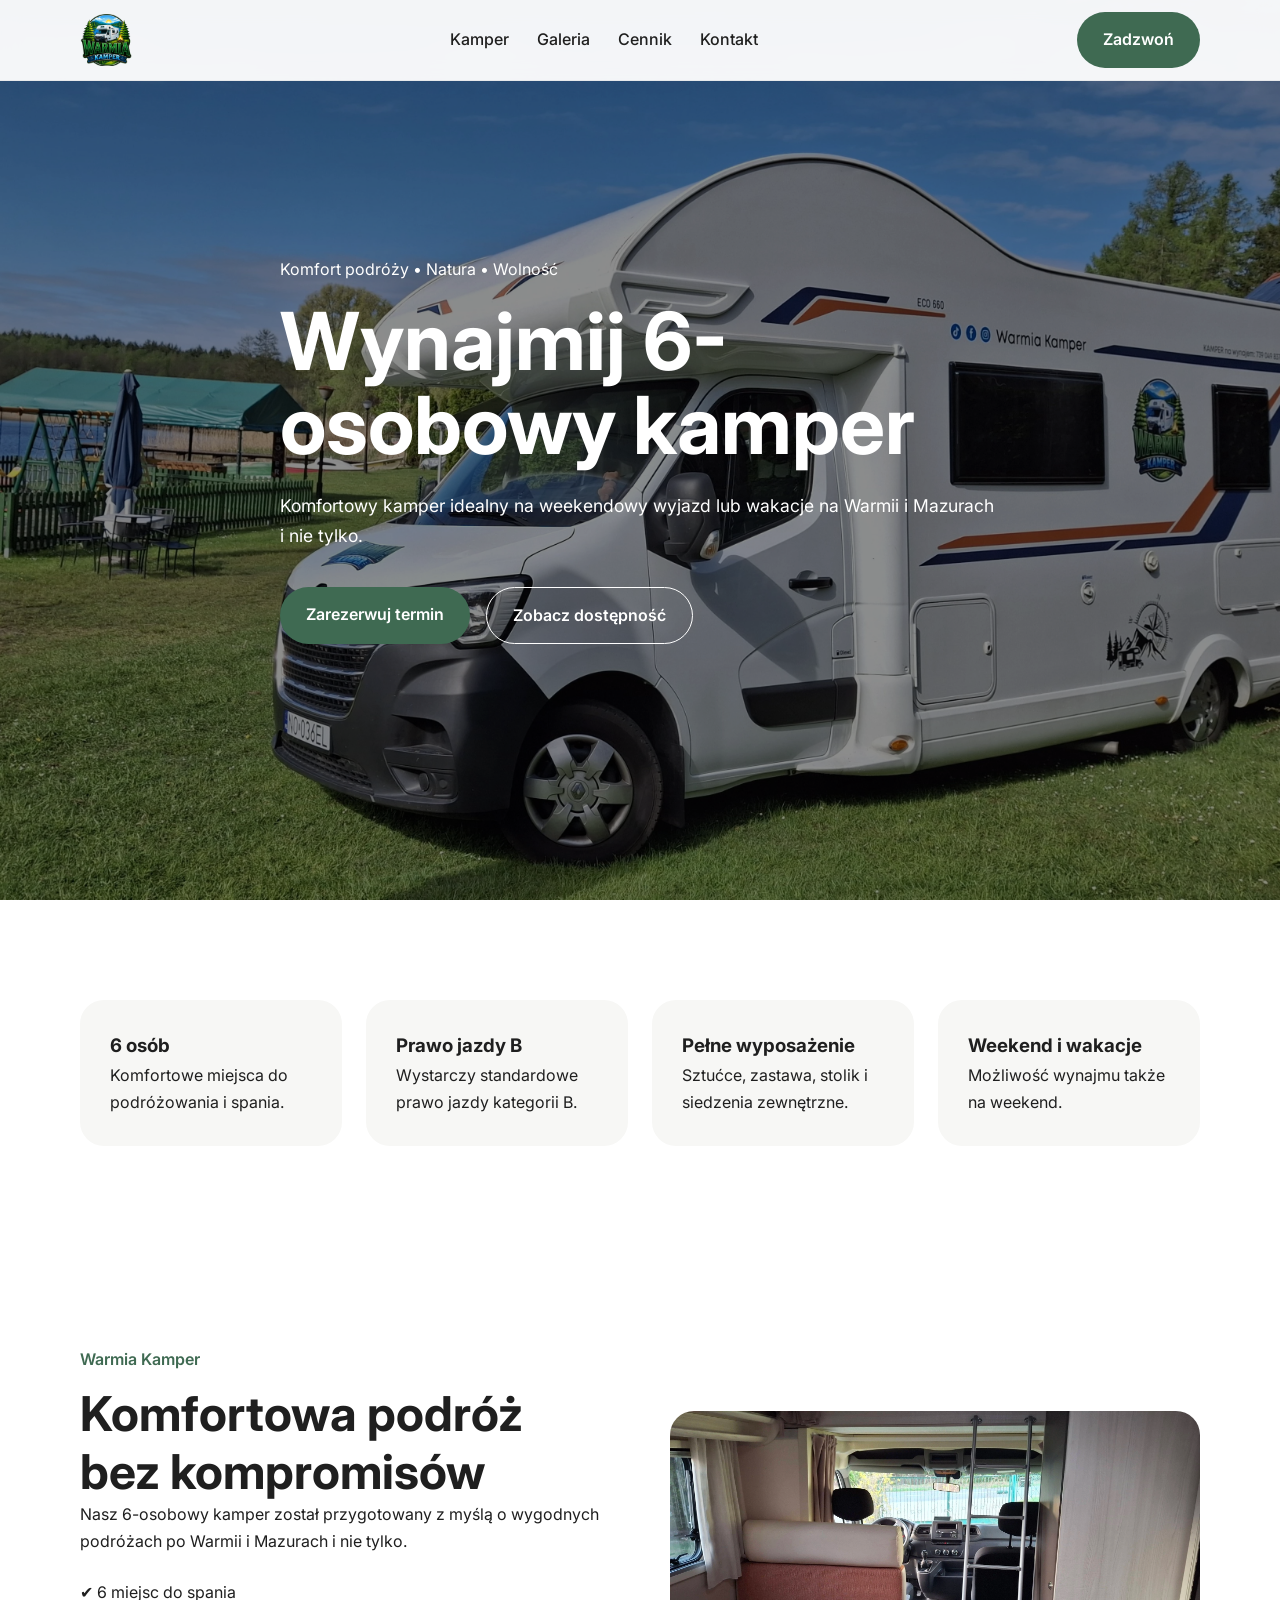
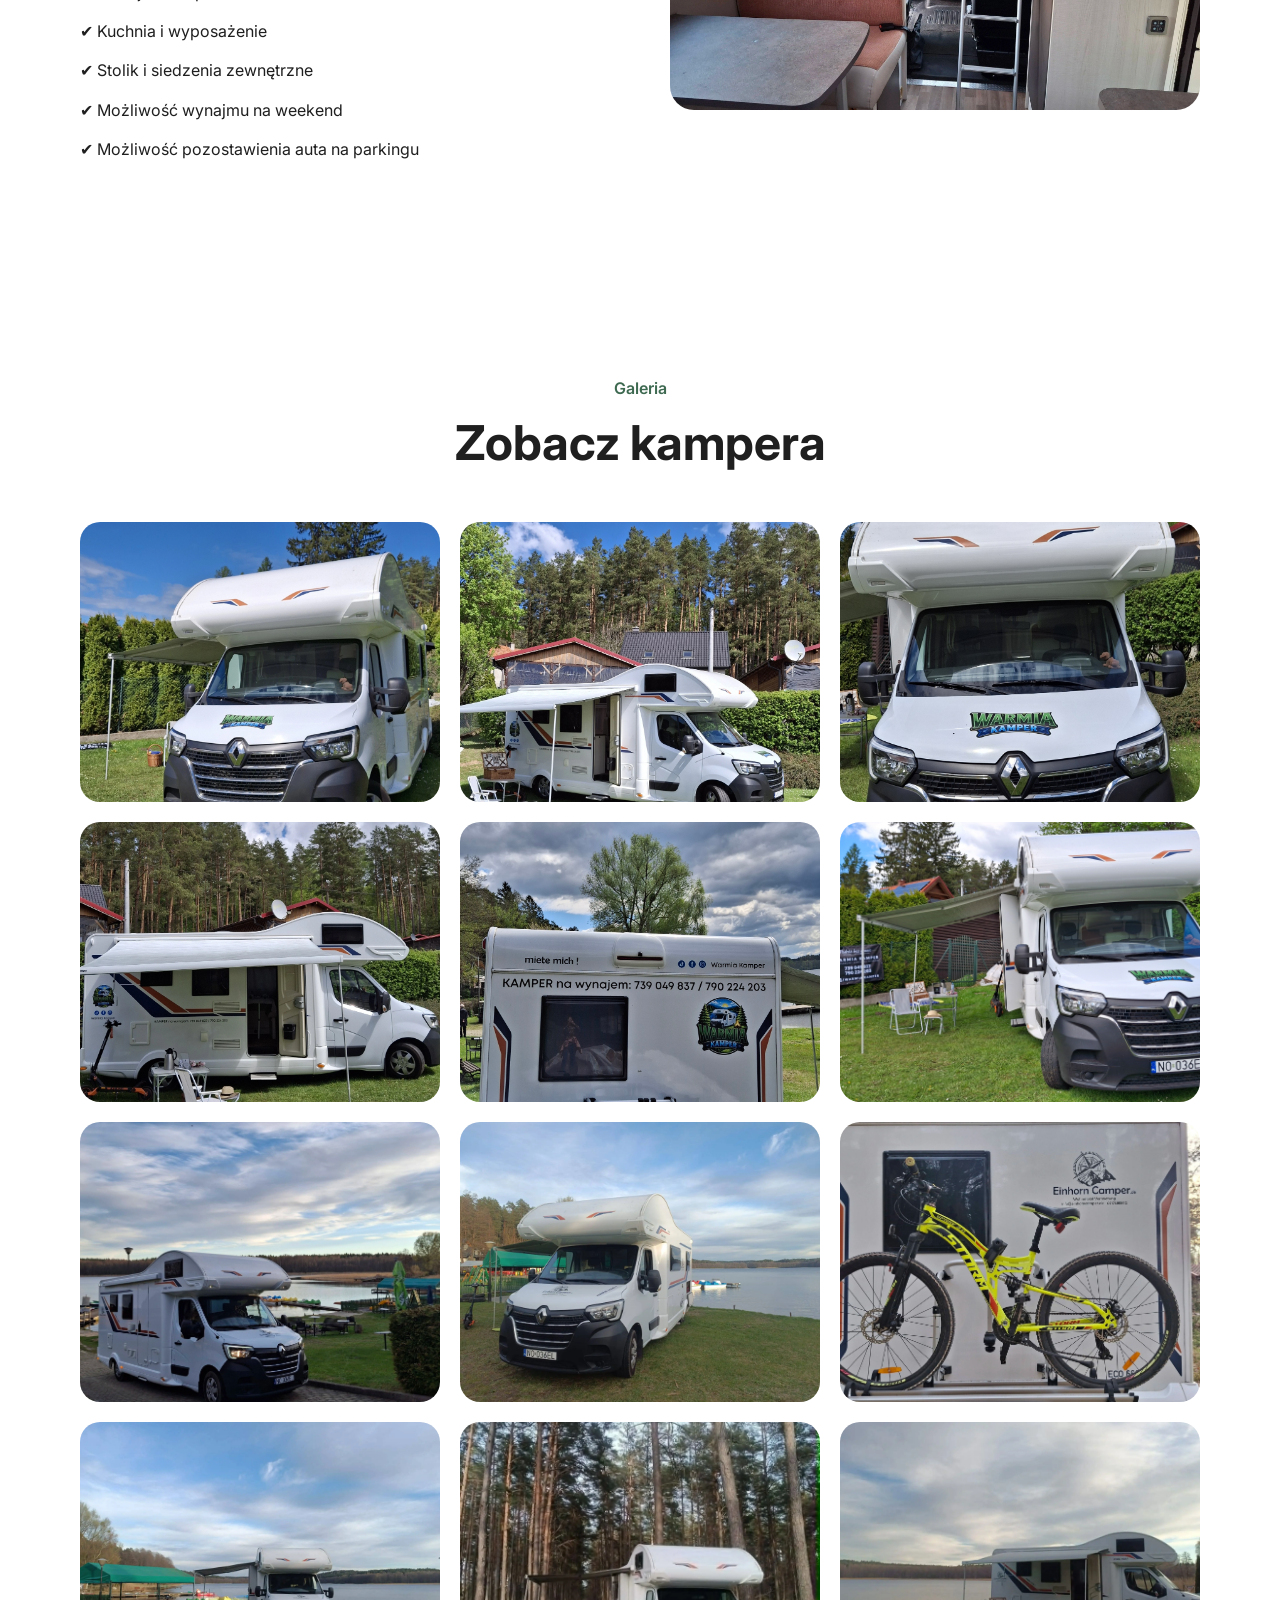
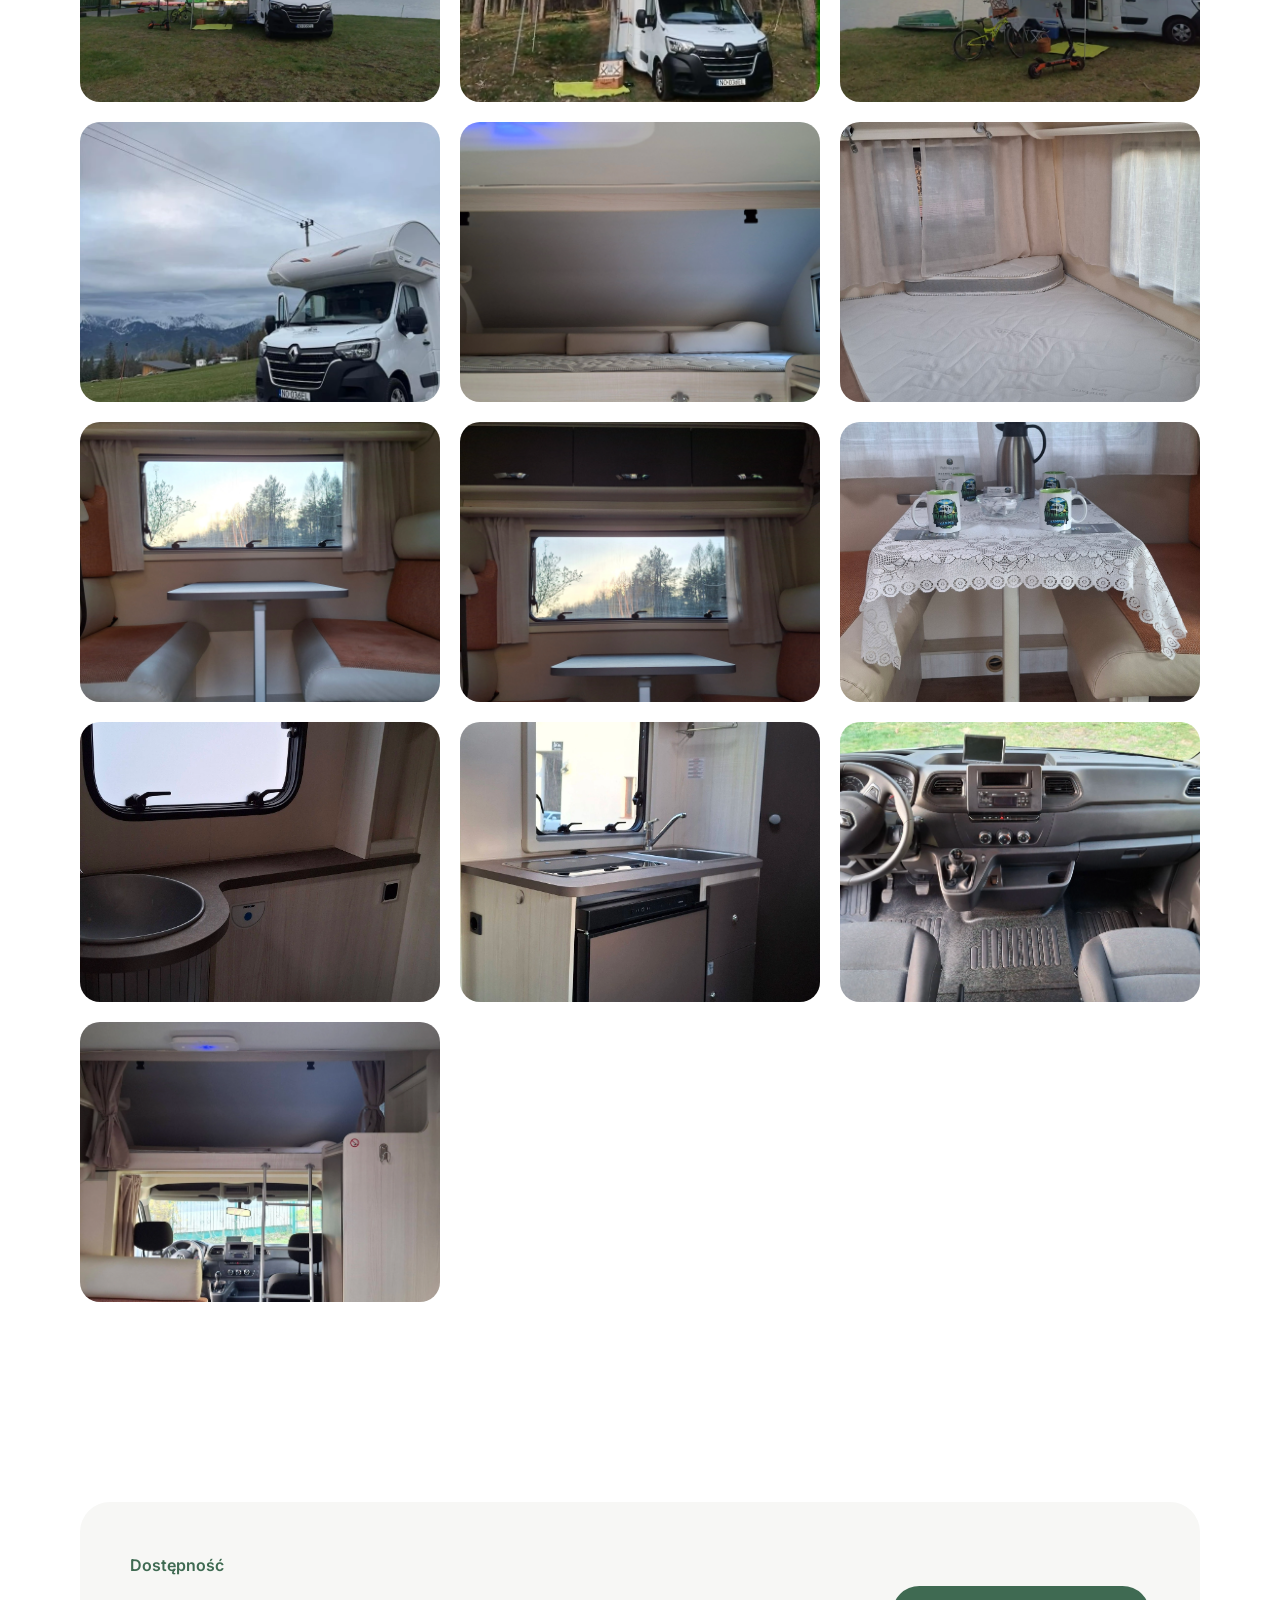
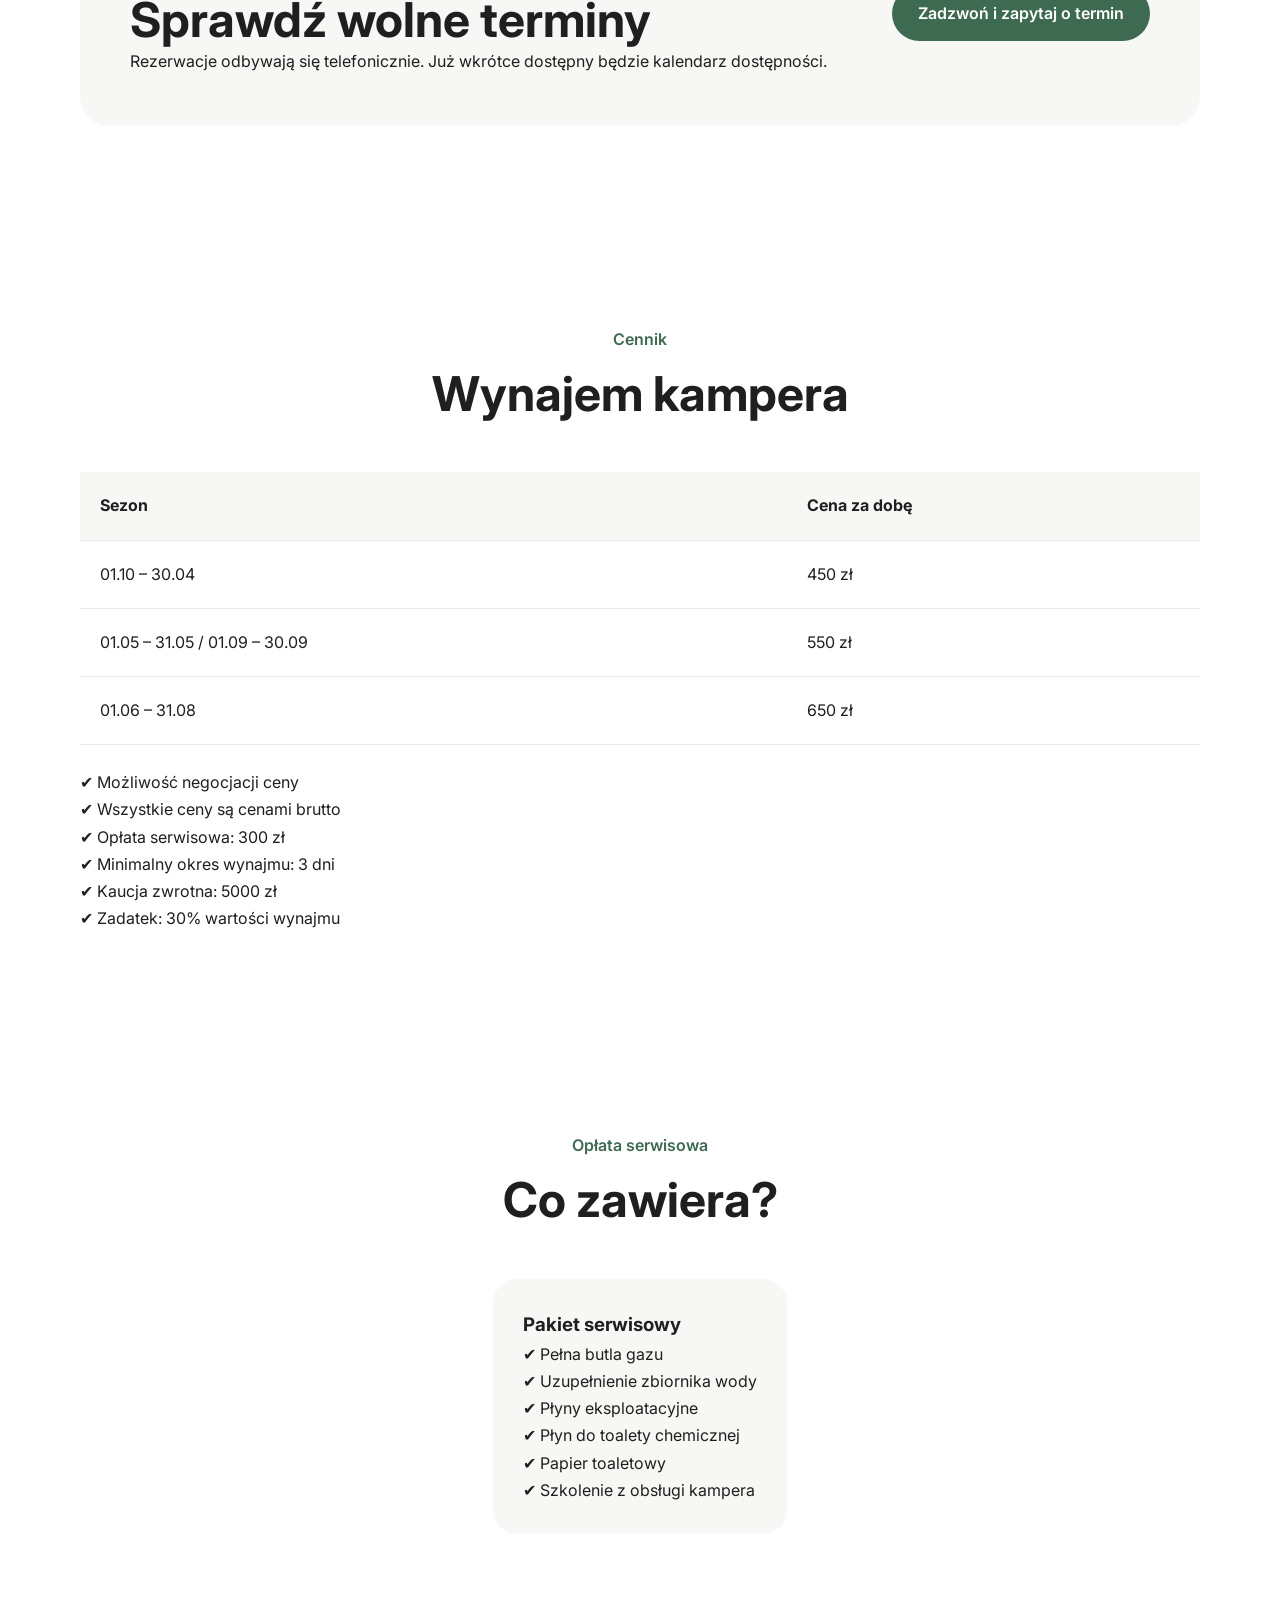
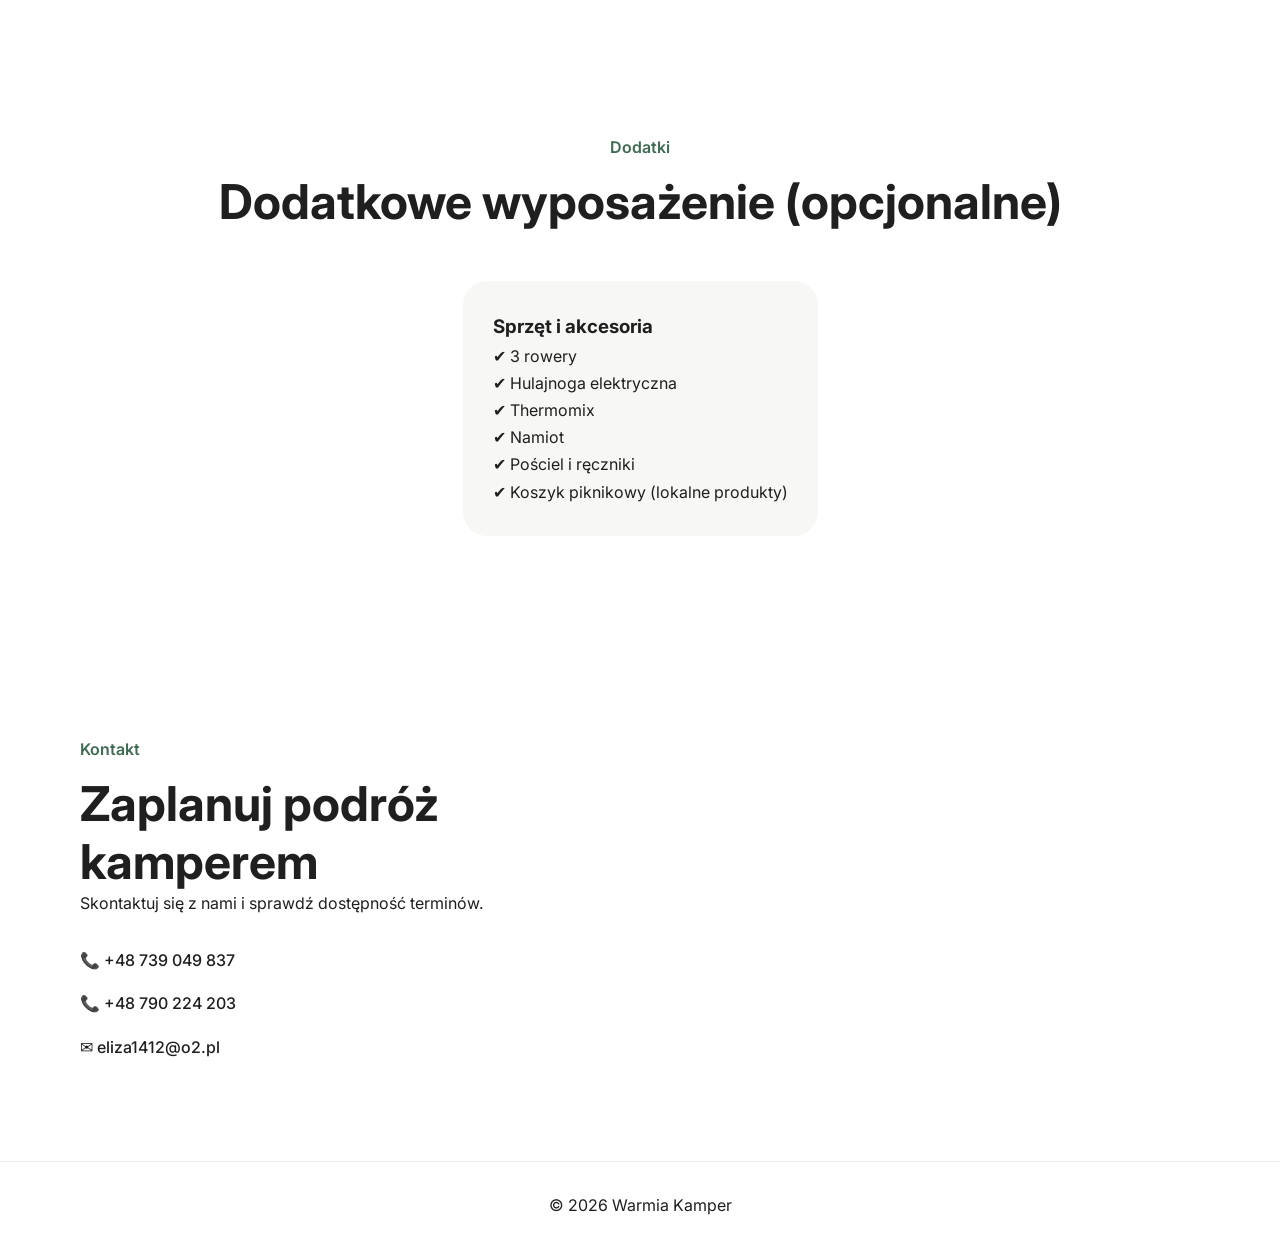
==== warmia_kamper/index.html @ 110b343a "Add files via upload" ====
<!DOCTYPE html>
<html lang="pl">
<head>
  <meta charset="UTF-8" />
  <meta name="viewport" content="width=device-width, initial-scale=1.0" />

  <title>Warmia Kamper | Wynajem Kampera na Warmii i Mazurach</title>

  <meta
    name="description"
    content="Wynajem 6-osobowego kampera na Warmii i Mazurach. Komfortowy kamper na weekend i dłuższe podróże. Sprawdź ofertę Warmia Kamper."
  />

  <meta
    name="keywords"
    content="wynajem kampera mazury, kamper warmia i mazury, camper mazury, kamper 6 osobowy, kmaper olsztyn, kamper wynajem olsztyn, Olsztyn, woryty, gietrzwał, Woryty, Gietzrwałd"
  />

  <meta property="og:title" content="Warmia Kamper" />
  <meta
    property="og:description"
    content="Komfortowy 6-osobowy kamper na wynajem."
  />

  <meta property="og:image" content="images/hero.webp" />

  <meta property="og:type" content="website" />

  <link rel="preconnect" href="https://fonts.googleapis.com" />
  <link rel="preconnect" href="https://fonts.gstatic.com" crossorigin />

  <link
    href="https://fonts.googleapis.com/css2?family=Inter:wght@300;400;500;600;700&display=swap"
    rel="stylesheet"
  />

  <link rel="stylesheet" href="style.css" />
</head>

<body>

  <!-- HEADER -->
  <header class="header">
    <div class="container nav">

      <a href="#" class="logo-wrapper">
        <img src="images/logo-a.png" alt="Warmia Kamper Logo" class="logo">
      </a>

      <nav class="nav-links">
        <a href="#about">Kamper</a>
        <a href="#gallery">Galeria</a>
        <a href="#pricing">Cennik</a>
        <a href="#contact">Kontakt</a>
      </nav>

      <a href="tel:+48739049837" class="call-button">
        Zadzwoń
      </a>

    </div>
  </header>

  <!-- HERO -->
  <section class="hero">

    <!-- GŁÓWNE ZDJĘCIE -->
    <img
      src="images/hero.webp"
      alt="Kamper nad jeziorem na Mazurach"
      class="hero-image"
    >

    <div class="hero-overlay"></div>

    <div class="hero-content container">

      <p class="hero-subtitle">
        Komfort podróży • Natura • Wolność
      </p>

      <h1>
        Wynajmij 6-osobowy kamper
      </h1>

      <p class="hero-description">
        Komfortowy kamper idealny na weekendowy wyjazd
        lub wakacje na Warmii i Mazurach i nie tylko.
      </p>

      <div class="hero-buttons">

        <a href="#contact" class="primary-btn">
          Zarezerwuj termin
        </a>

        <a href="#availability" class="secondary-btn">
          Zobacz dostępność
        </a>

      </div>

    </div>
  </section>

  <!-- FEATURES -->
  <section class="features section">

    <div class="container features-grid">

      <div class="feature-card">
        <h3>6 osób</h3>
        <p>Komfortowe miejsca do podróżowania i spania.</p>
      </div>

      <div class="feature-card">
        <h3>Prawo jazdy B</h3>
        <p>Wystarczy standardowe prawo jazdy kategorii B.</p>
      </div>

      <div class="feature-card">
        <h3>Pełne wyposażenie</h3>
        <p>Sztućce, zastawa, stolik i siedzenia zewnętrzne.</p>
      </div>

      <div class="feature-card">
        <h3>Weekend i wakacje</h3>
        <p>Możliwość wynajmu także na weekend.</p>
      </div>

    </div>

  </section>

  <!-- ABOUT -->
  <section class="about section" id="about">

    <div class="container about-grid">

      <div class="about-content">

        <p class="section-label">
          Warmia Kamper
        </p>

        <h2>
          Komfortowa podróż bez kompromisów
        </h2>

        <p>
          Nasz 6-osobowy kamper został przygotowany
          z myślą o wygodnych podróżach po Warmii i Mazurach i nie tylko.
        </p>

        <ul class="about-list">
          <li>✔ 6 miejsc do spania</li>
          <li>✔ Kuchnia i wyposażenie</li>
          <li>✔ Stolik i siedzenia zewnętrzne</li>
          <li>✔ Możliwość wynajmu na weekend</li>
          <li>✔ Możliwość pozostawienia auta na parkingu</li>
        </ul>

      </div>

      <div class="about-image-wrapper">

        <!-- ZDJĘCIE WNĘTRZA -->
        <img
          src="images/interior.webp"
          alt="Wnętrze kampera"
          class="about-image"
        >

      </div>

    </div>

  </section>

  <!-- GALLERY -->
  <section class="gallery section" id="gallery">

    <div class="container">

      <div class="section-header">
        <p class="section-label">Galeria</p>
        <h2>Zobacz kampera</h2>
      </div>

      <div class="gallery-grid">

        <img src="images/gallery-1.webp" alt="Kamper na Mazurach">
        <img src="images/gallery-2.webp" alt="Wnętrze kampera">
        <img src="images/gallery-3.webp" alt="Kamper nad jeziorem">
        <img src="images/gallery-4.webp" alt="Kuchnia w kamperze">
        <img src="images/gallery-5.webp" alt="Łóżko w kamperze">
        <img src="images/gallery-6.webp" alt="Kamper wieczorem">
        <img src="images/gallery-7.webp" alt="Kamper zaparkowany nad jeziorem Mazury Gietrzwałd">
        <img src="images/gallery-8.webp" alt="Wynajem kampera Olsztyn Warmia i Mazury">
        <img src="images/gallery-9.webp" alt="Kamper rodzinny 6 osób wynajem wakacje Polska, Olsztyn, Gietrzwałd">
        <img src="images/gallery-10.webp" alt="6-osobowy kamper na wynajem Warmia Kamper">
        <img src="images/gallery-11.webp" alt="Wnętrze kampera 6 osobowego wynajem Polska">
        <img src="images/gallery-12.webp" alt="Kamper rodzinny 6 osób wynajem wakacje Warmińsko-Mazurskie, Warmia, Mazury">
        <img src="images/gallery-13.webp" alt="Kuchnia w kamperze na wynajem Olsztyn">
        <img src="images/gallery-14.webp" alt="Stolik i siedzenia zewnętrzne przy kamperze Mazury">
        <img src="images/gallery-15.webp" alt="Kamper rodzinny 6 osób wynajem wakacje Polska">
        <img src="images/gallery-16.webp" alt="Kamper przy jeziorze Warmia i Mazury zachód słońca">
        <img src="images/gallery-17.webp" alt="Widok z kampera na jeziora mazurskie Giżycko">
        <img src="images/gallery-18.webp" alt="Wynajem kampera weekend Olsztyn i okolice">
        <img src="images/gallery-19.webp" alt="Kamper podróżowanie po Warmii i Mazurach natura">
        <img src="images/gallery-20.webp" alt="Kamper wyposażenie zastawa i stolik wynajem">
        <img src="images/gallery-21.webp" alt="Wnętrze kampera łóżka dla 6 osób komfort podróży">
        <img src="images/gallery-22.webp" alt="Kamper wynajem Polska Warmia Mazury roadtrip">

      </div>

    </div>

  </section>

  <!-- AVAILABILITY -->
  <section class="availability section" id="availability">

    <div class="container availability-box">

      <div>
        <p class="section-label">Dostępność</p>

        <h2>
          Sprawdź wolne terminy
        </h2>

        <p>
          Rezerwacje odbywają się telefonicznie.
          Już wkrótce dostępny będzie kalendarz dostępności.
        </p>
      </div>

      <a href="tel:+48739049837" class="primary-btn">
        Zadzwoń i zapytaj o termin
      </a>

    </div>

  </section>

  <!-- PRICING -->
  <section class="pricing section" id="pricing">

    <div class="container">

      <div class="section-header">
        <p class="section-label">Cennik</p>
        <h2>Wynajem kampera</h2>
      </div>

      <div class="pricing-table-wrapper">

        <table class="pricing-table">

          <thead>
            <tr>
              <th>Sezon</th>
              <th>Cena za dobę</th>
            </tr>
          </thead>

          <tbody>

            <tr>
              <td>01.10 – 30.04</td>
              <td>450 zł</td>
            </tr>

            <tr>
              <td>01.05 – 31.05 / 01.09 – 30.09</td>
              <td>550 zł</td>
            </tr>

            <tr>
              <td>01.06 – 31.08</td>
              <td>650 zł</td>
            </tr>

          </tbody>

        </table>

      </div>

      <div class="pricing-info">

        <p>✔ Możliwość negocjacji ceny</p>
        <p>✔ Wszystkie ceny są cenami brutto</p>
        <p>✔ Opłata serwisowa: 300 zł</p>
        <p>✔ Minimalny okres wynajmu: 3 dni</p>
        <p>✔ Kaucja zwrotna: 5000 zł</p>
        <p>✔ Zadatek: 30% wartości wynajmu</p>

      </div>

    </div>

  </section>

  <!-- SERVICE -->
  <section class="extras section">

    <div class="container">

      <div class="section-header">
        <p class="section-label">Opłata serwisowa</p>
        <h2>Co zawiera?</h2>
      </div>

      <div class="faq-grid">

        <div class="faq-item">
          <h3>Pakiet serwisowy</h3>

          <p>
            ✔ Pełna butla gazu<br>
            ✔ Uzupełnienie zbiornika wody<br>
            ✔ Płyny eksploatacyjne<br>
            ✔ Płyn do toalety chemicznej<br>
            ✔ Papier toaletowy<br>
            ✔ Szkolenie z obsługi kampera
          </p>
        </div>

      </div>

    </div>

  </section>
  <section class="extras section">

  <div class="container">

    <div class="section-header">
      <p class="section-label">Dodatki</p>
      <h2>Dodatkowe wyposażenie (opcjonalne)</h2>
    </div>

    <div class="faq-grid">

      <div class="faq-item">
        <h3>Sprzęt i akcesoria</h3>

        <p>
          ✔ 3 rowery<br>
          ✔ Hulajnoga elektryczna<br>
          ✔ Thermomix<br>
          ✔ Namiot<br>
          ✔ Pościel i ręczniki<br>
          ✔ Koszyk piknikowy (lokalne produkty)
        </p>

      </div>

    </div>

  </div>

</section>

  <!-- CONTACT -->
  <section class="contact section" id="contact">

    <div class="container contact-grid">

      <div>

        <p class="section-label">
          Kontakt
        </p>

        <h2>
          Zaplanuj podróż kamperem
        </h2>

        <p>
          Skontaktuj się z nami i sprawdź dostępność terminów.
        </p>

        <div class="contact-items">

          <a href="tel:+48739049837">
            📞 +48 739 049 837
          </a>

          <a href="tel:+48790224203">
            📞 +48 790 224 203
          </a>

          <a href="mailto:eliza1412@o2.pl">
            ✉ eliza1412@o2.pl
          </a>

        </div>

      </div>

    </div>

  </section>

  <!-- FOOTER -->
  <footer class="footer">

    <div class="container footer-content">

      <p>
        © 2026 Warmia Kamper
      </p>

    </div>
  </footer>

  <!-- MOBILE BUTTON -->
  <a href="tel:+48739049837" class="mobile-call-btn">
    Zadzwoń
  </a>

  <div class="lightbox" id="lightbox">

  <span class="lightbox-close">&times;</span>

  <img
    src=""
    alt="Powiększone zdjęcie"
    class="lightbox-image"
  >

</div>

  <script src="script.js"></script>

</body>
</html>
---- warmia_kamper/style.css ----
* {
  margin: 0;
  padding: 0;
  box-sizing: border-box;
}

html {
  scroll-behavior: smooth;
}

body {
  font-family: 'Inter', sans-serif;
  color: #1f1f1f;
  background: #ffffff;
  line-height: 1.7;
}

img {
  width: 100%;
  display: block;
}

.container {
  width: min(1120px, calc(100% - 40px));
  margin: 0 auto;
}

.section {
  padding: 100px 0;
}

.section-label {
  color: #3f6a52;
  font-weight: 600;
  margin-bottom: 12px;
}

.section-header {
  text-align: center;
  margin-bottom: 50px;
}

.section-header h2,
.about-content h2,
.contact h2,
.availability h2 {
  font-size: clamp(2rem, 5vw, 3rem);
  line-height: 1.2;
}

.header {
  position: fixed;
  top: 0;
  width: 100%;
  z-index: 999;
  background: rgba(255,255,255,0.95);
  backdrop-filter: blur(10px);
  border-bottom: 1px solid rgba(0,0,0,0.05);
}

.nav {
  height: 80px;
  display: flex;
  align-items: center;
  justify-content: space-between;
}

.logo-wrapper {
  display: flex;
  align-items: center;
}

.logo {
  height: 52px;
  width: auto;
}

.nav-links {
  display: flex;
  gap: 28px;
}

.nav-links a {
  text-decoration: none;
  color: #1f1f1f;
  font-weight: 500;
}

.call-button,
.primary-btn,
.secondary-btn {
  text-decoration: none;
  padding: 14px 26px;
  border-radius: 999px;
  font-weight: 600;
  transition: 0.3s ease;
}

.call-button,
.primary-btn {
  background: #3f6a52;
  color: white;
}

.secondary-btn {
  border: 1px solid white;
  color: white;
}

.hero {
  position: relative;
  min-height: 100vh;
  display: flex;
  align-items: center;
}

.hero-image {
  position: absolute;
  inset: 0;
  width: 100%;
  height: 100%;
  object-fit: cover;
}

.hero-overlay {
  position: absolute;
  inset: 0;
  background: rgba(0,0,0,0.45);
}

.hero-content {
  position: relative;
  z-index: 2;
  color: white;
  max-width: 720px;
}

.hero h1 {
  font-size: clamp(3rem, 8vw, 5rem);
  line-height: 1.05;
  margin-bottom: 24px;
}

.hero-subtitle {
  margin-bottom: 16px;
}

.hero-description {
  font-size: 1.1rem;
  margin-bottom: 36px;
}

.hero-buttons {
  display: flex;
  gap: 16px;
  flex-wrap: wrap;
}

.features-grid,
.faq-grid {
  display: grid;
  grid-template-columns: repeat(4, 1fr);
  gap: 24px;
}

.feature-card,
.faq-item {
  background: #f7f7f5;
  padding: 30px;
  border-radius: 24px;
}

.about-grid,
.contact-grid {
  display: grid;
  grid-template-columns: repeat(2, 1fr);
  gap: 60px;
  align-items: center;
}

.about-list {
  margin-top: 24px;
  list-style: none;
}

.about-list li {
  margin-bottom: 12px;
}

.about-image {
  border-radius: 24px;
  object-fit: cover;
}

.gallery-grid {
  display: grid;
  grid-template-columns: repeat(3, 1fr);
  gap: 20px;
}

.gallery-grid img {
  border-radius: 20px;
  height: 280px;
  object-fit: cover;
}

.availability-box {
  background: #f7f7f5;
  padding: 50px;
  border-radius: 30px;
  display: flex;
  justify-content: space-between;
  align-items: center;
  gap: 30px;
}

.pricing-table {
  width: 100%;
  border-collapse: collapse;
}

.pricing-table th,
.pricing-table td {
  padding: 20px;
  border-bottom: 1px solid #e8e8e8;
  text-align: left;
}

.pricing-table th {
  background: #f7f7f5;
}

.pricing-info {
  margin-top: 24px;
}

.contact-items {
  display: flex;
  flex-direction: column;
  gap: 16px;
  margin-top: 30px;
}

.contact-items a {
  text-decoration: none;
  color: #1f1f1f;
  font-weight: 500;
}

.contact-map {
  height: 420px;
  border-radius: 24px;
  overflow: hidden;
}

.footer {
  padding: 30px 0;
  border-top: 1px solid #ececec;
}

.footer-content {
  text-align: center;
}

.mobile-call-btn {
  position: fixed;
  left: 20px;
  right: 20px;
  bottom: 20px;
  background: #3f6a52;
  color: white;
  text-decoration: none;
  text-align: center;
  padding: 16px;
  border-radius: 999px;
  font-weight: 700;
  display: none;
}

@media (max-width: 992px) {

  .features-grid,
  .faq-grid,
  .gallery-grid,
  .about-grid,
  .contact-grid {
    grid-template-columns: 1fr;
  }

  .availability-box {
    flex-direction: column;
    align-items: flex-start;
  }
}

@media (max-width: 768px) {

  .nav-links,
  .call-button {
    display: none;
  }

  .section {
    padding: 80px 0;
  }

  .hero-buttons {
    flex-direction: column;
  }

  .primary-btn,
  .secondary-btn {
    width: 100%;
    text-align: center;
  }

  .mobile-call-btn {
    display: block;
  }
}

.lightbox {
  position: fixed;
  inset: 0;
  background: rgba(0,0,0,0.92);
  display: none;
  align-items: flex-start;
  justify-content: center;
  overflow: auto;
  padding: 40px;
  z-index: 9999;
}

.lightbox.active {
  display: flex;
}

.lightbox-image {
  max-width: 95vw;
  max-height: 90vh;
  width: auto;
  height: auto;
}

.lightbox-close {
  position: absolute;
  top: 30px;
  right: 40px;
  color: white;
  font-size: 42px;
  cursor: pointer;
}

.extras .container {
  display: flex;
  flex-direction: column;
  align-items: center;
}

.faq-grid {
  width: 100%;
  display: flex;
  justify-content: center;
}

.faq-item {
  max-width: 600px;
}
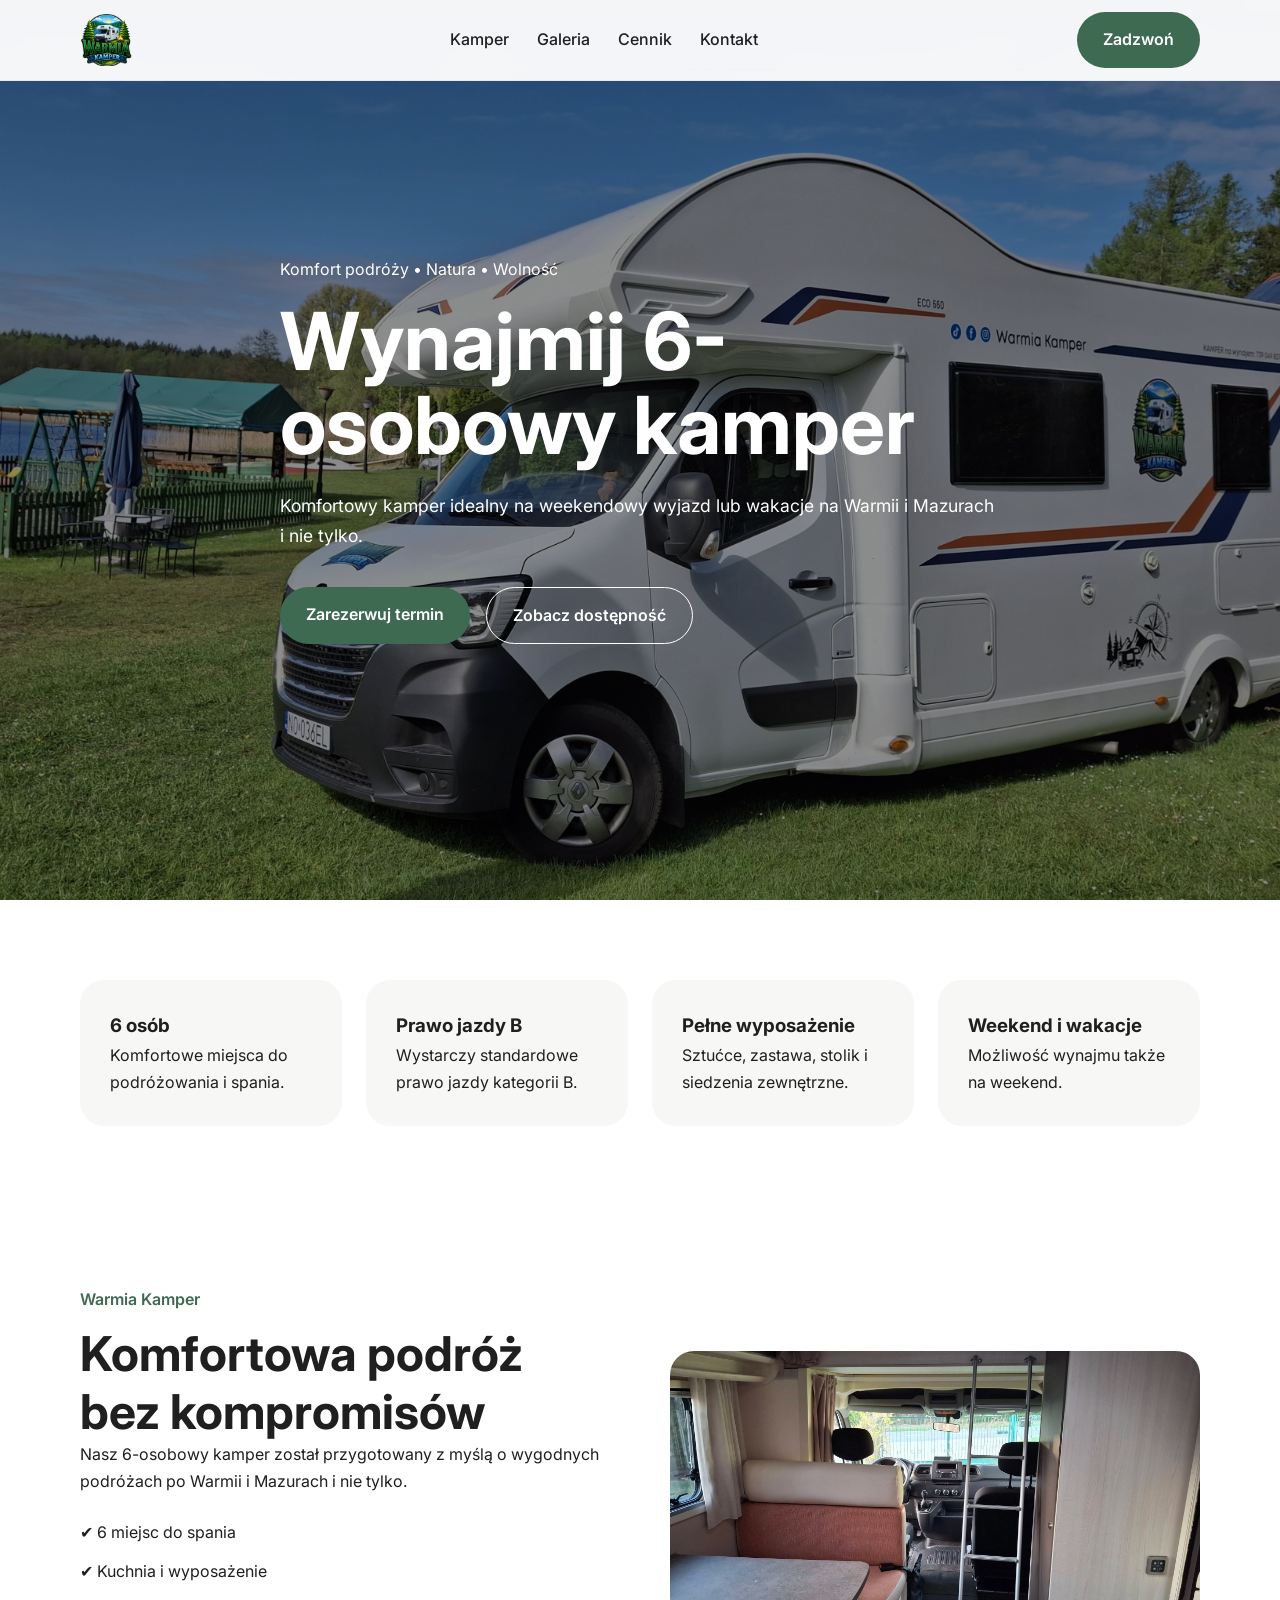
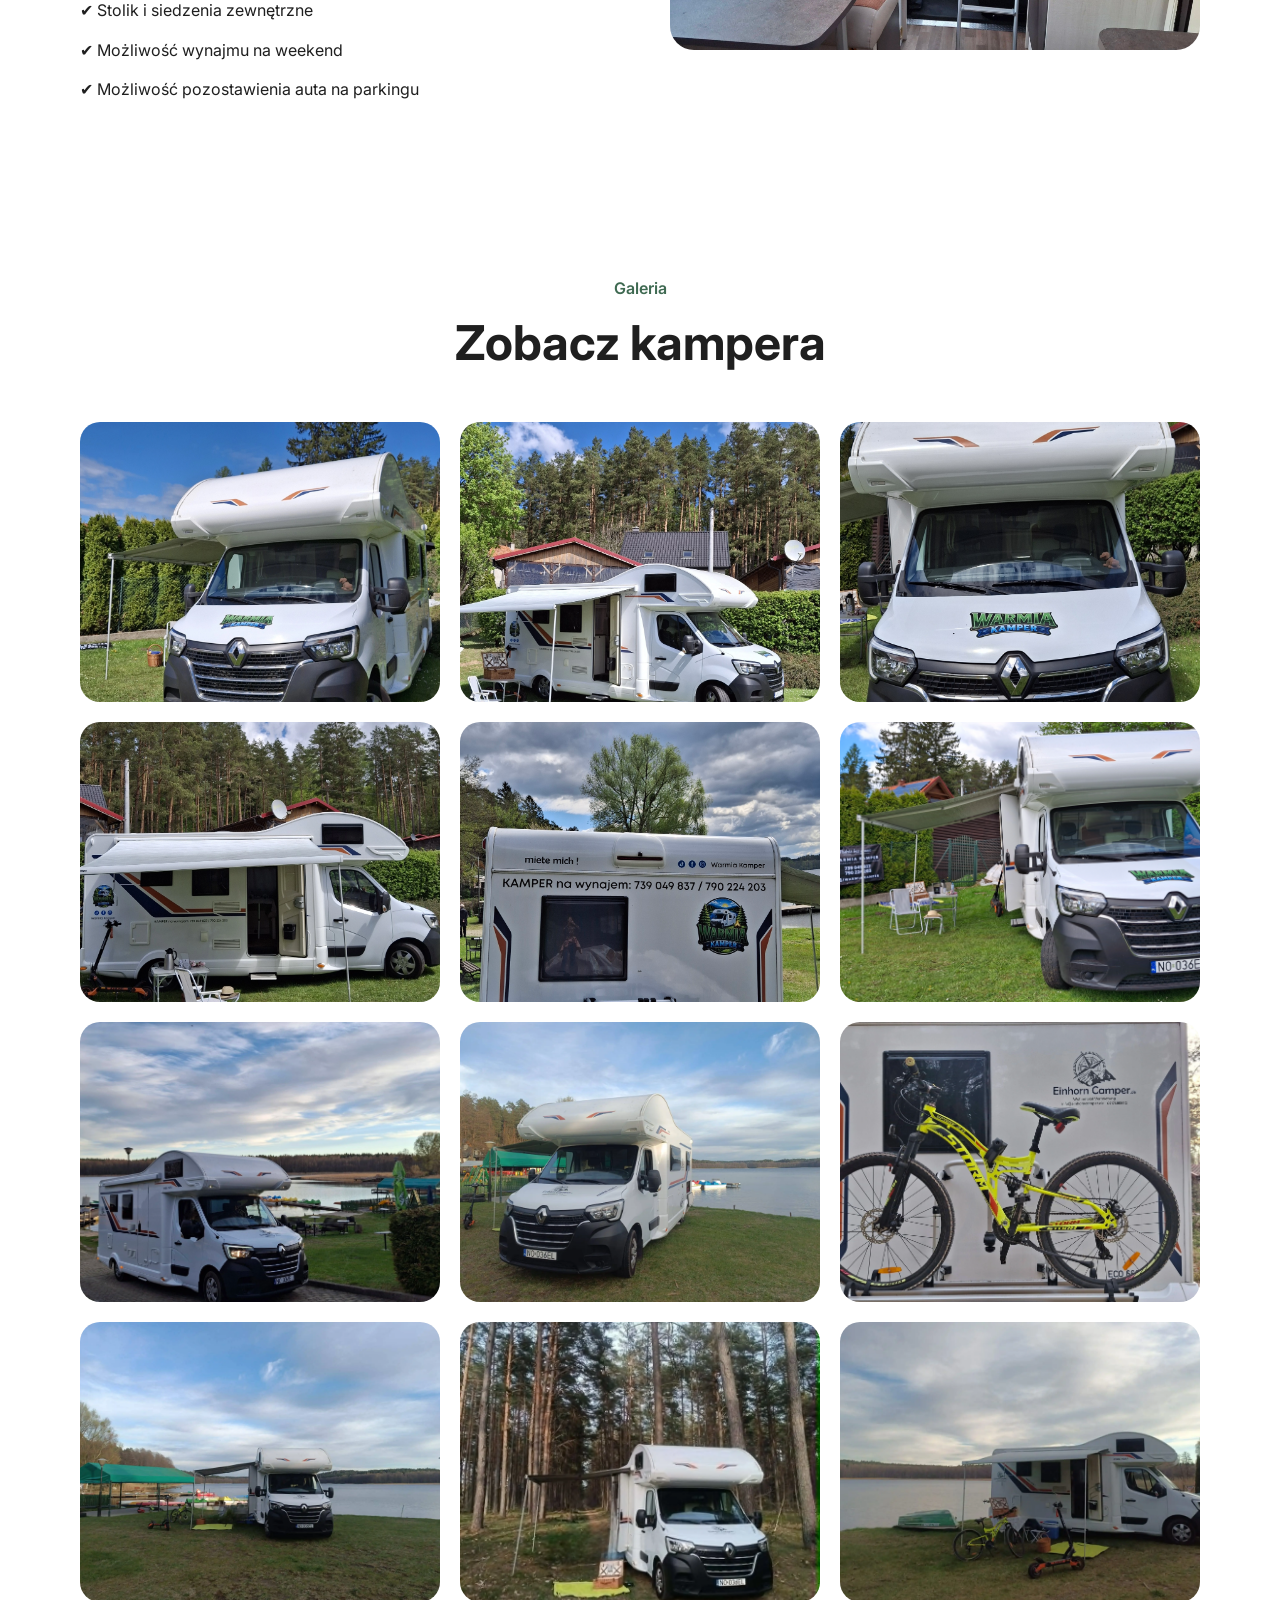
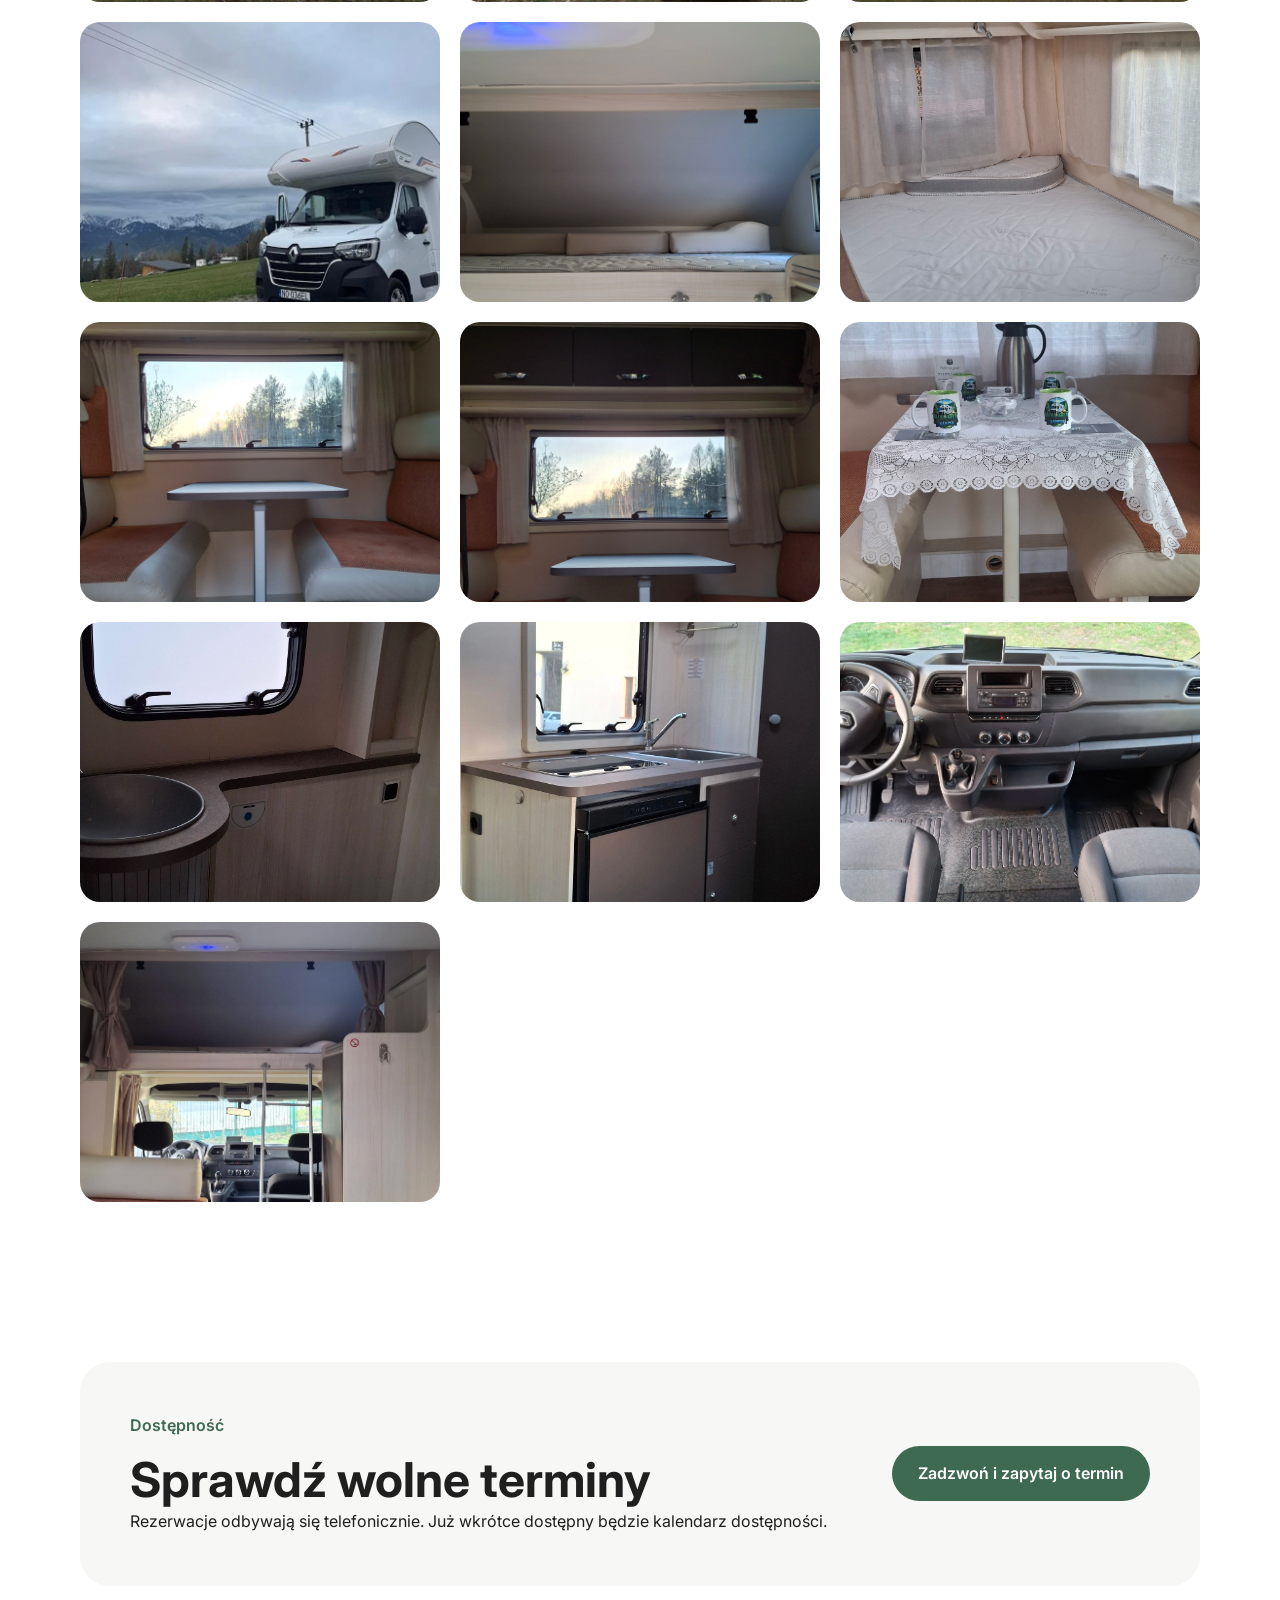
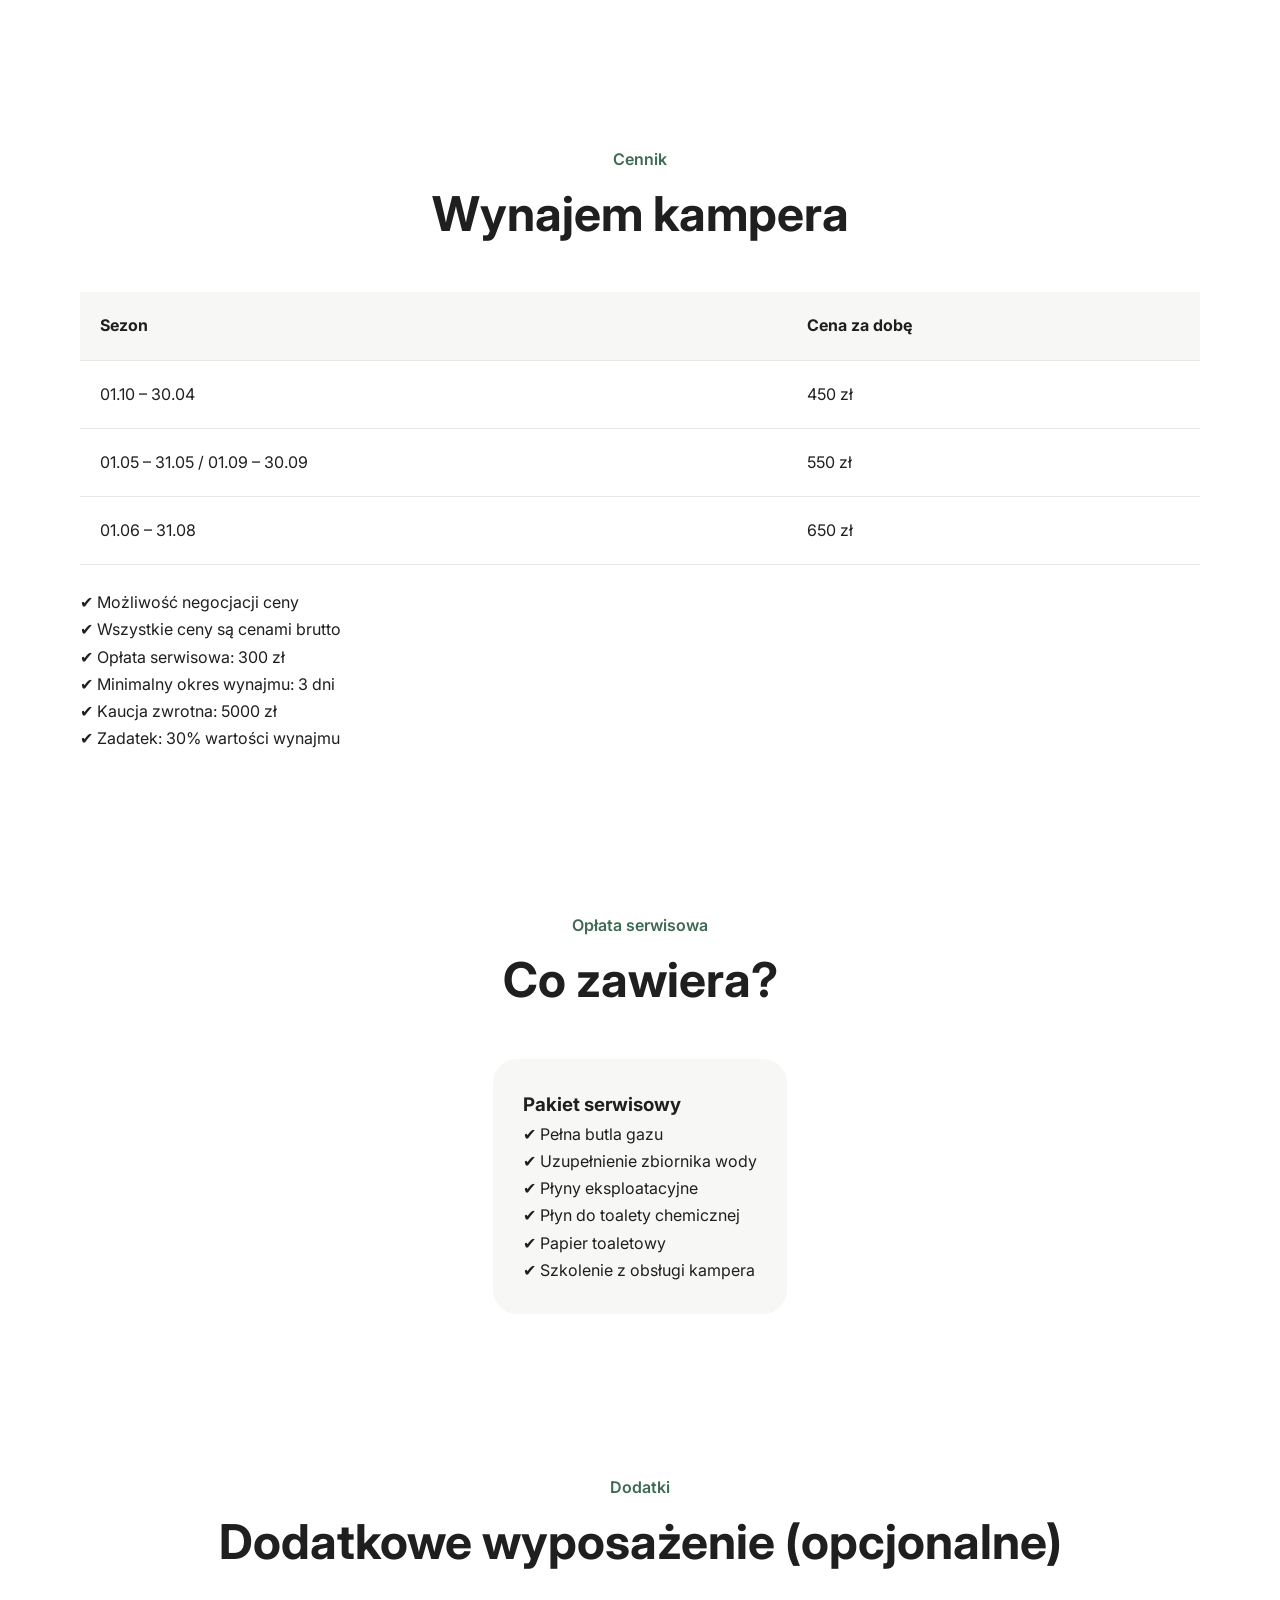
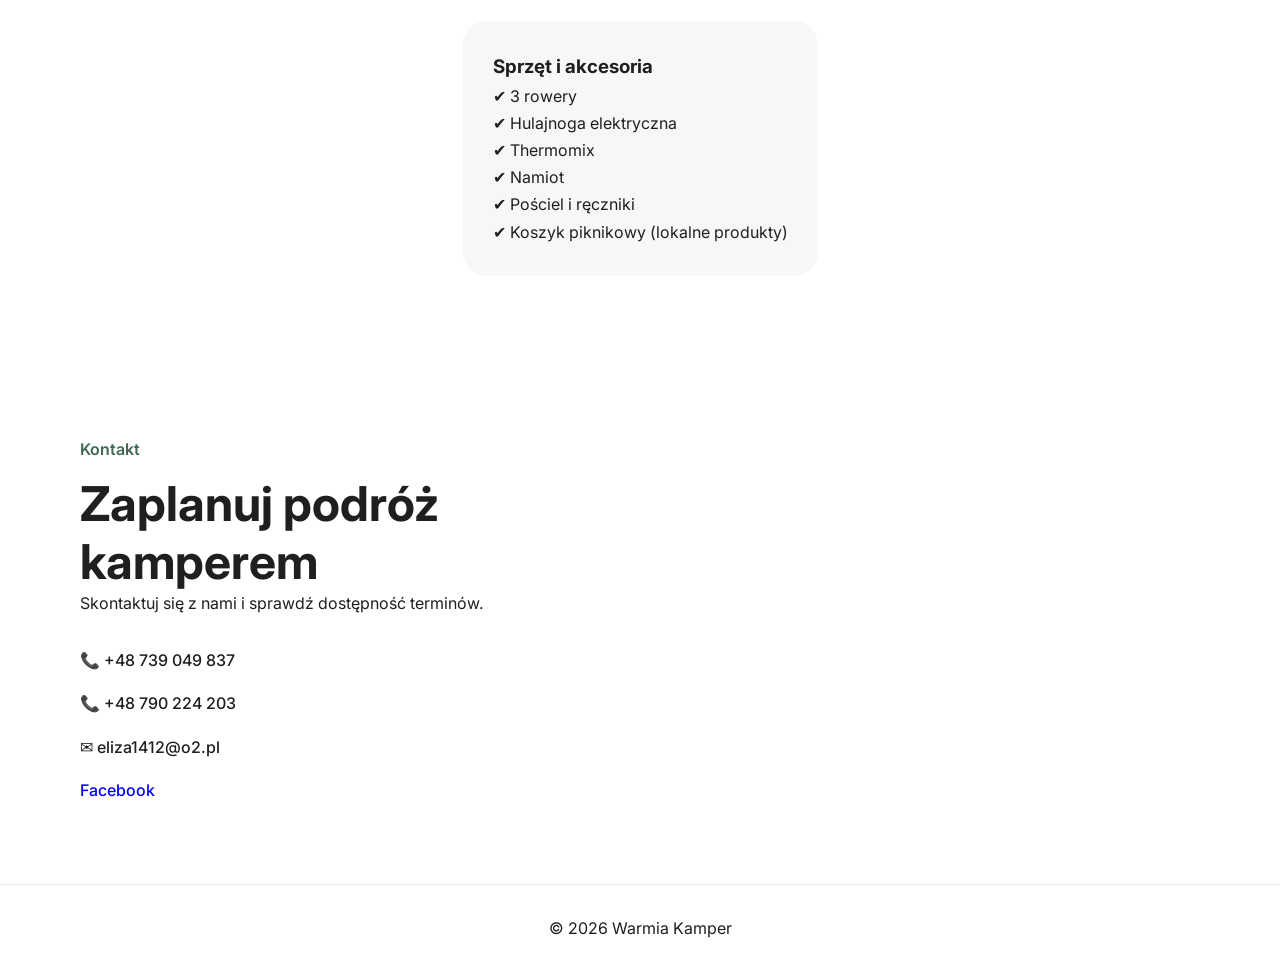
==== commit 825d8ccd: "Add files via upload" ====
--- a/warmia_kamper/index.html
+++ b/warmia_kamper/index.html
@@ -53,6 +53,10 @@
         <a href="#pricing">Cennik</a>
         <a href="#contact">Kontakt</a>
       </nav>
+
+      <button class="menu-toggle">
+  ☰
+</button>
 
       <a href="tel:+48739049837" class="call-button">
         Zadzwoń
@@ -397,6 +401,10 @@
             ✉ eliza1412@o2.pl
           </a>
 
+          <a style="color: blue;" href="https://www.facebook.com/profile.php?id=61566106470160&__cft__[0]=[base64]&__tn__=-UC%2CP-R" target="_blank">
+    Facebook
+  </a>
+
         </div>
 
       </div>
@@ -434,7 +442,8 @@
 
 </div>
 
-  <script src="script.js"></script>
+  <!--<script src="script.js"></script>-->
+  <script src="script.js" defer></script>
 
 </body>
 </html>
--- a/warmia_kamper/style.css
+++ b/warmia_kamper/style.css
@@ -26,7 +26,15 @@
 }
 
 .section {
-  padding: 100px 0;
+  padding: 80px 0;
+}
+
+@media (max-width: 768px) {
+
+  .section {
+    padding: 32px 0;
+  }
+
 }
 
 .section-label {
@@ -300,10 +308,6 @@
     display: none;
   }
 
-  .section {
-    padding: 80px 0;
-  }
-
   .hero-buttons {
     flex-direction: column;
   }
@@ -365,4 +369,100 @@
 
 .faq-item {
   max-width: 600px;
+}
+
+@media (max-width: 768px) {
+
+  .section {
+    padding: 40px 0;
+  }
+
+  .section-header {
+    margin-bottom: 24px;
+  }
+
+  .faq-grid,
+  .gallery-grid,
+  .pricing-grid {
+    gap: 16px;
+  }
+
+  h1 {
+    font-size: 38px;
+    line-height: 1.1;
+    margin-bottom: 16px;
+  }
+
+  h2 {
+    font-size: 28px;
+    margin-bottom: 12px;
+  }
+
+  p {
+    margin-bottom: 12px;
+  }
+
+}
+
+@media (max-width: 768px) {
+
+  .hero {
+    min-height: auto;
+    padding: 140px 0 80px;
+  }
+
+}
+
+.menu-toggle {
+  display: none;
+  background: none;
+  border: none;
+  font-size: 32px;
+  cursor: pointer;
+  color: #1f1f1f;
+}
+
+@media (max-width: 768px) {
+
+  .call-button {
+    display: none;
+  }
+
+  .menu-toggle {
+    display: block;
+    position: relative;
+    z-index: 2000;
+    color: #1f1f1f;
+  }
+
+  .menu-toggle:hover {
+    transform: scale(1.1);
+  }
+
+  .nav-links {
+    position: fixed;
+    top: 80px;
+    left: -100%;
+
+    width: 100%;
+    height: calc(100vh - 80px);
+
+    background: white;
+
+    display: flex;
+    flex-direction: column;
+
+    padding: 30px;
+
+    transition: left 0.3s ease;
+
+    gap: 20px;
+
+    z-index: 1000;
+  }
+
+  .nav-links.active {
+    left: 0;
+  }
+
 }
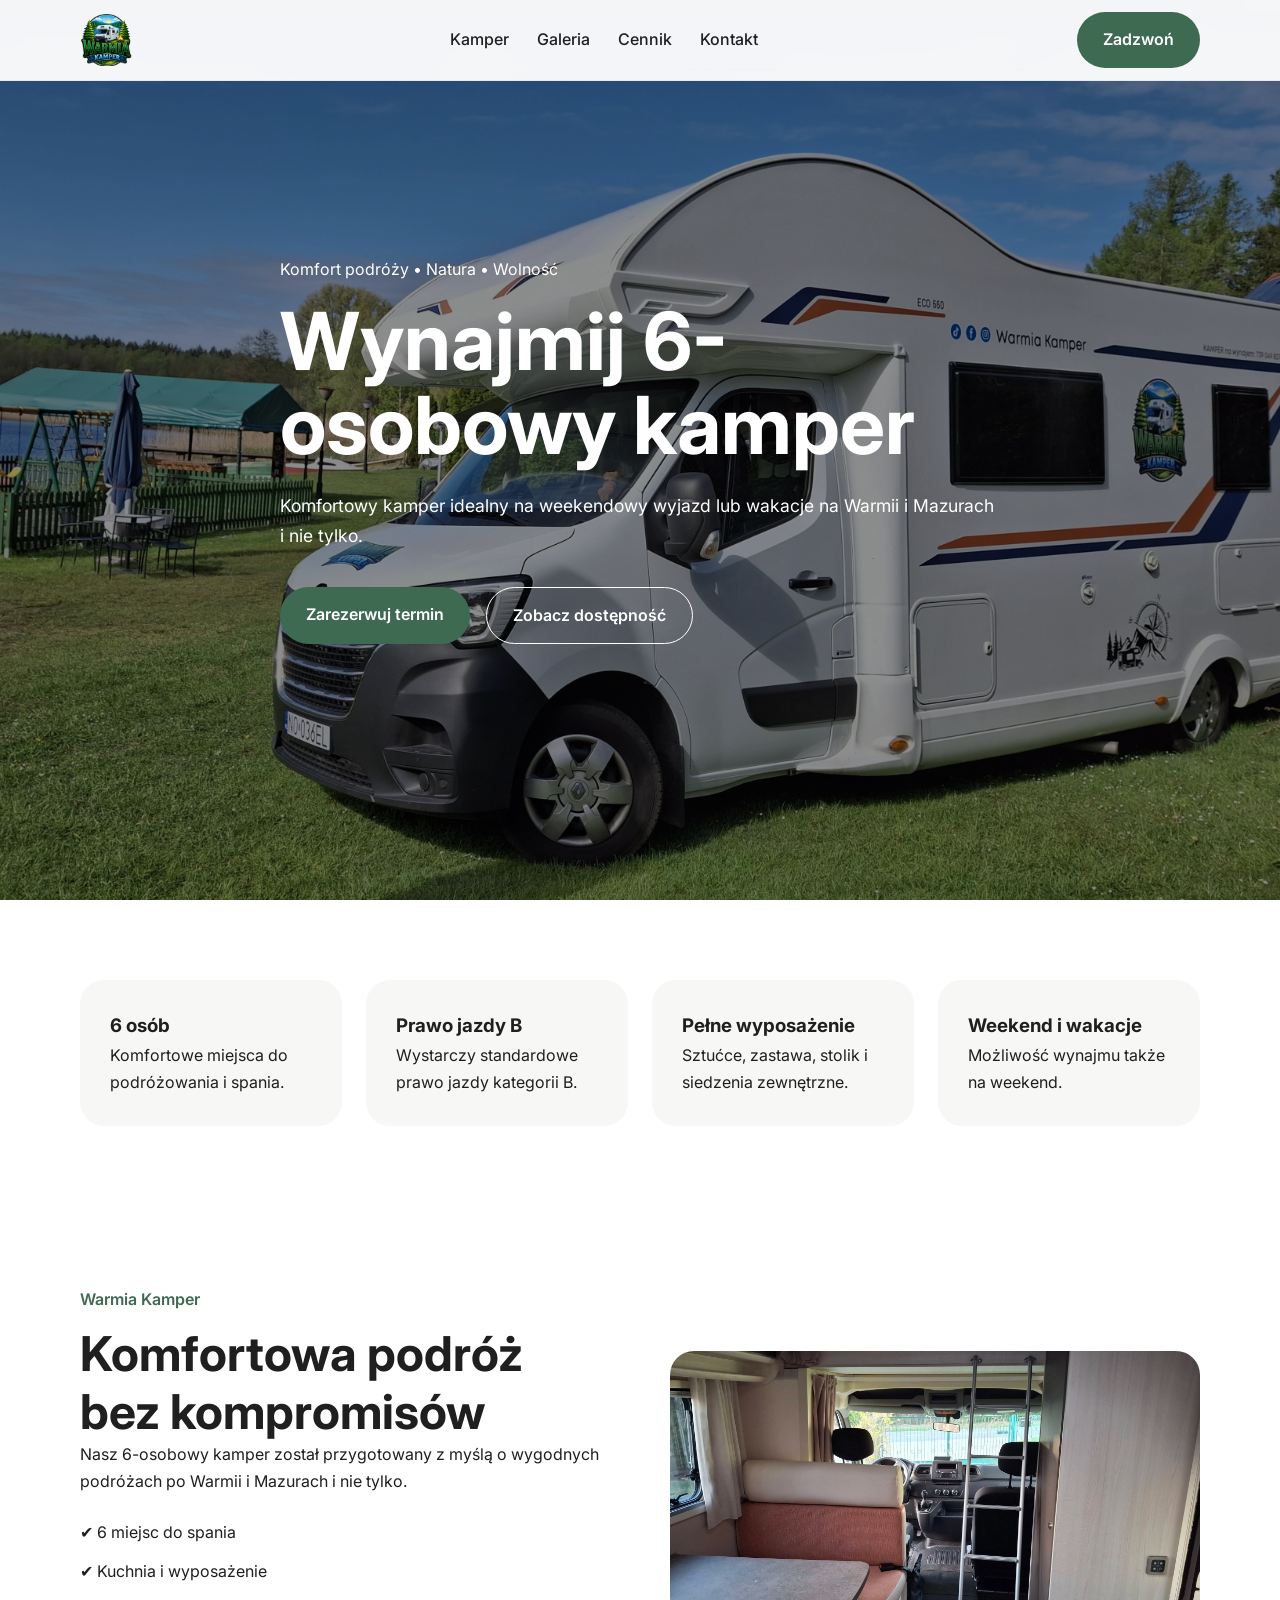
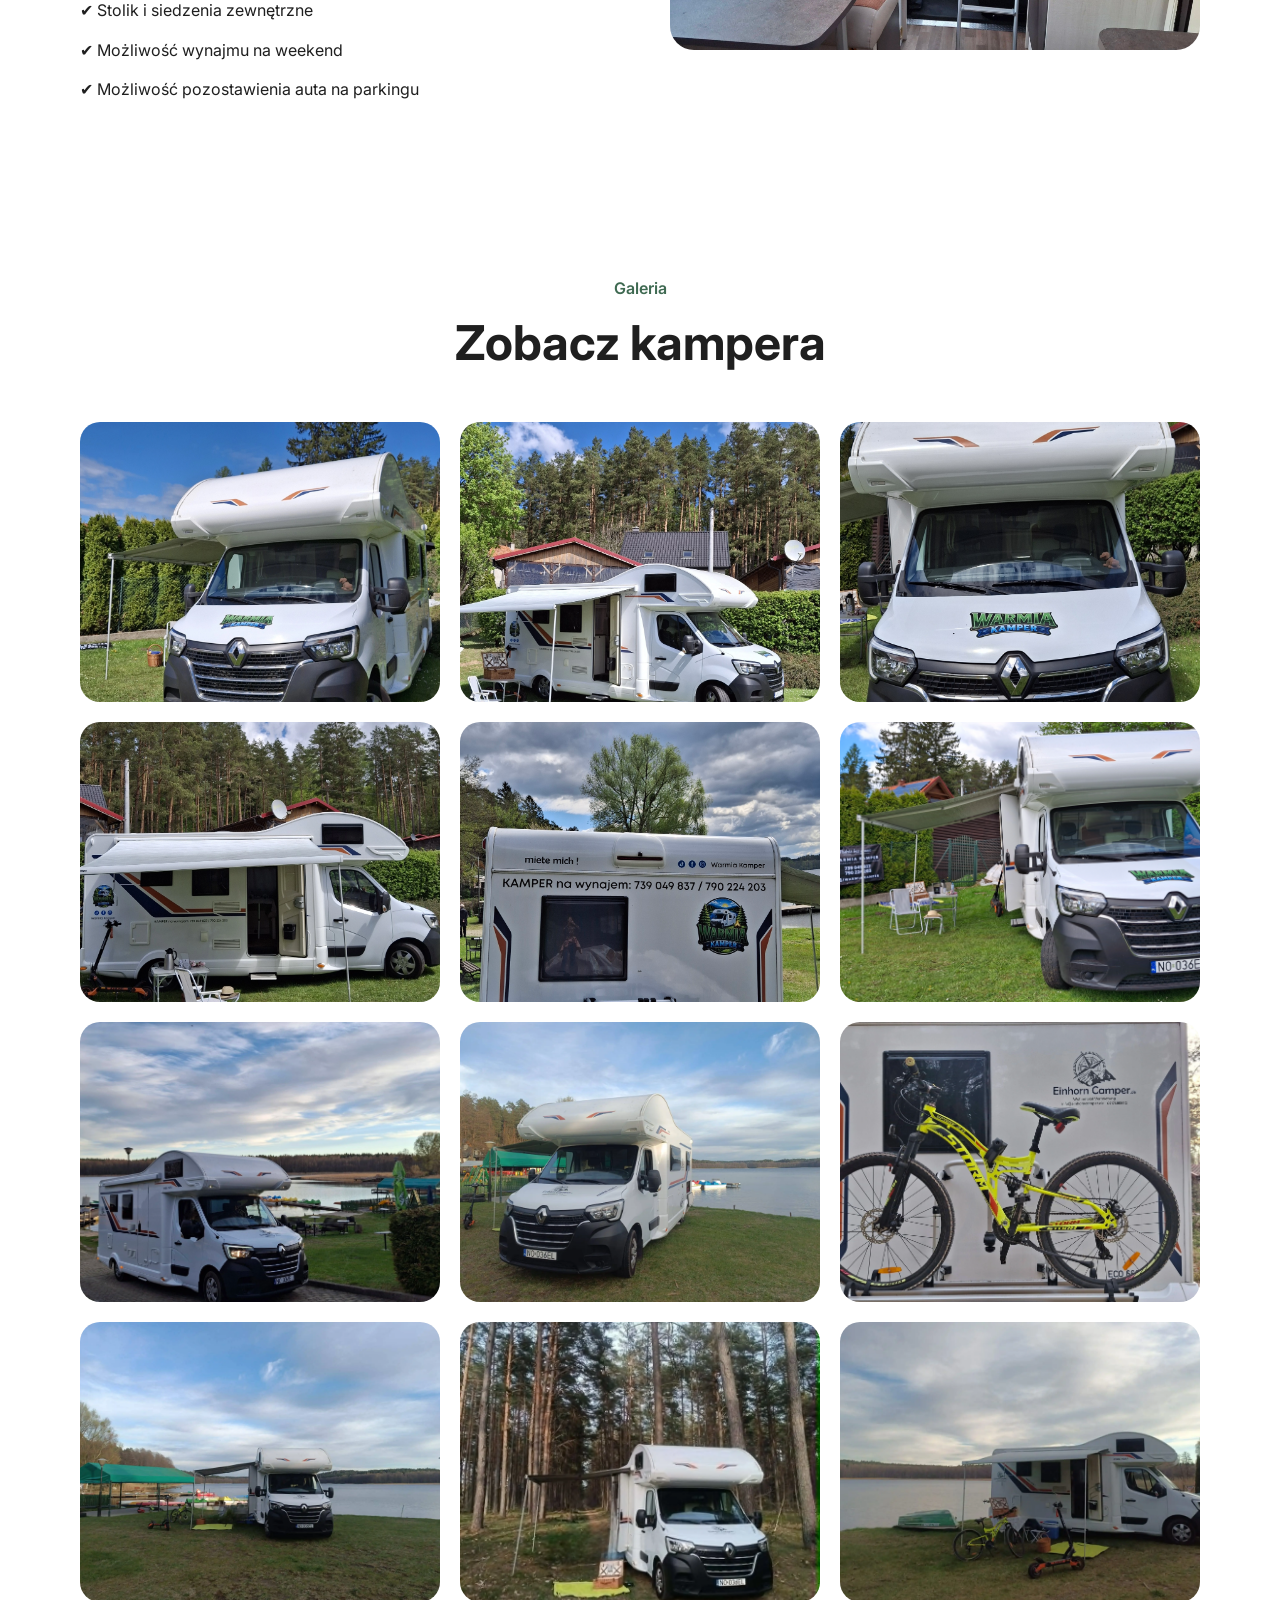
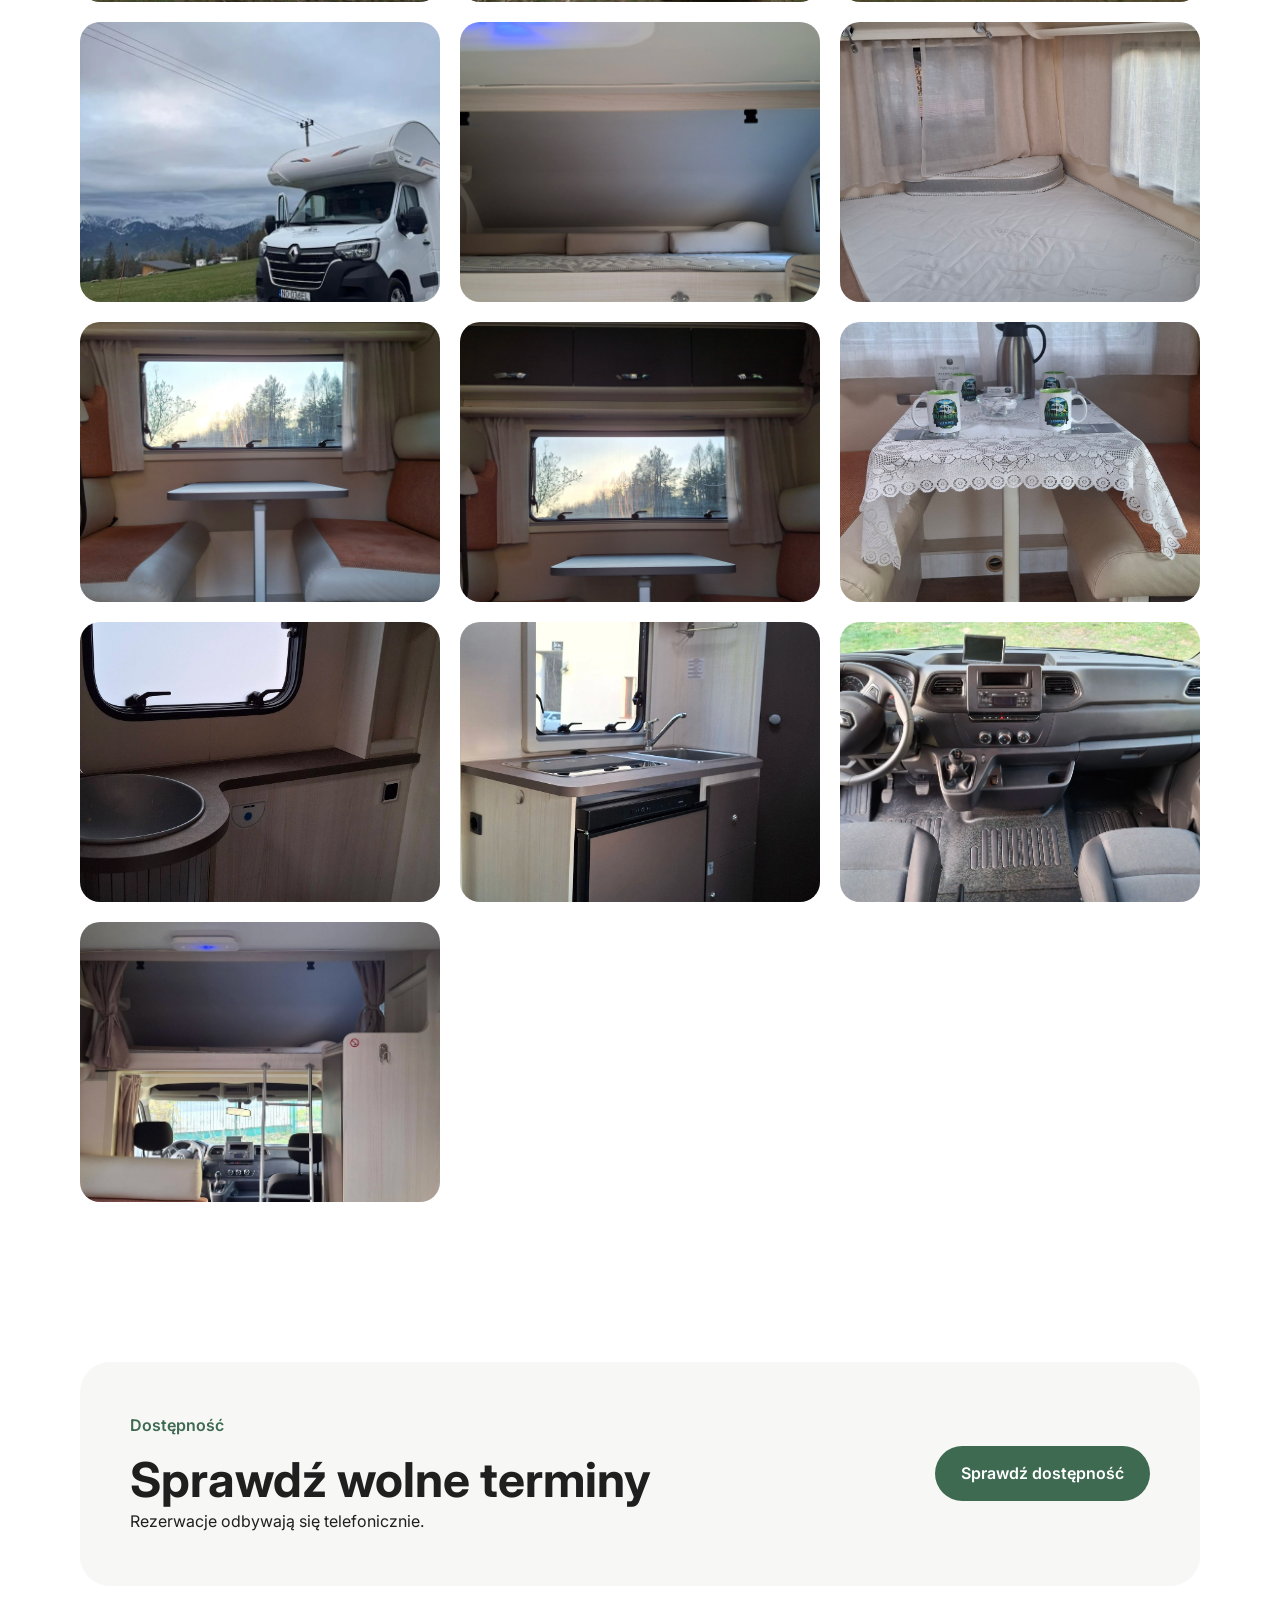
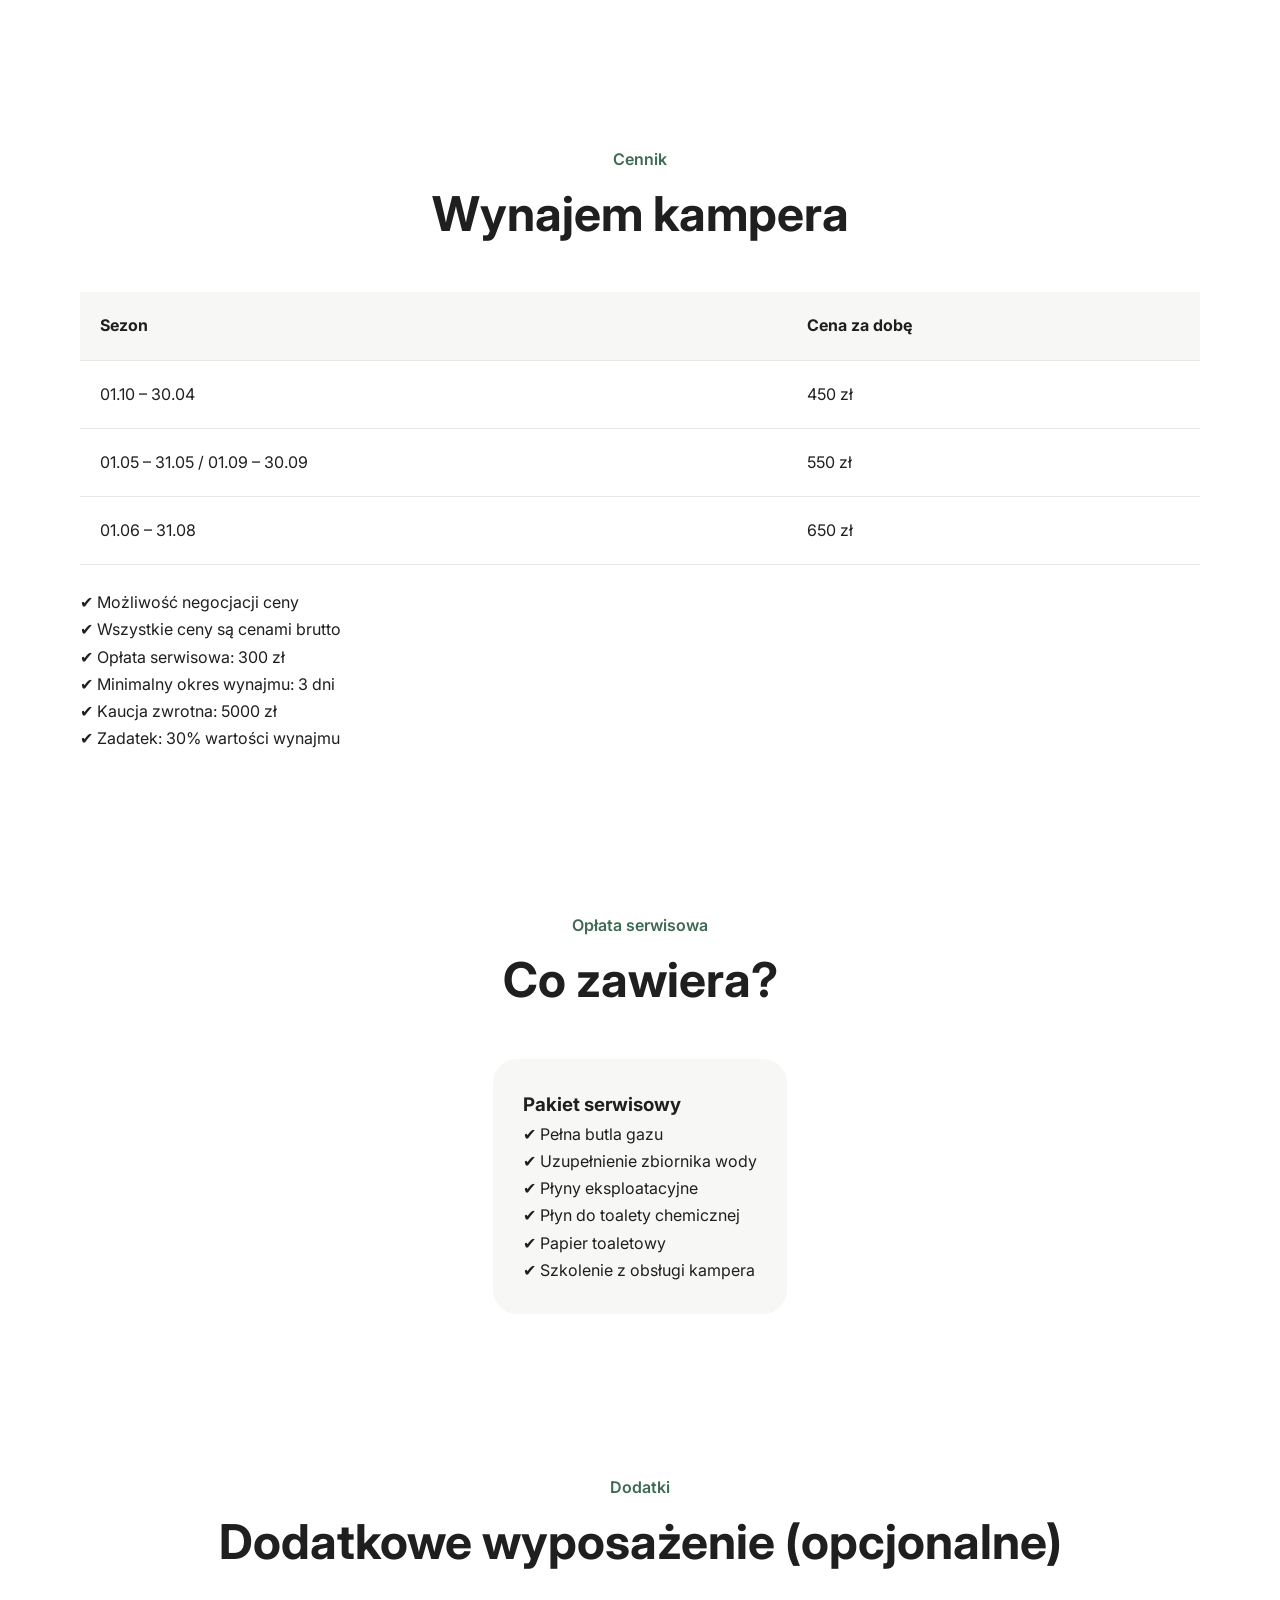
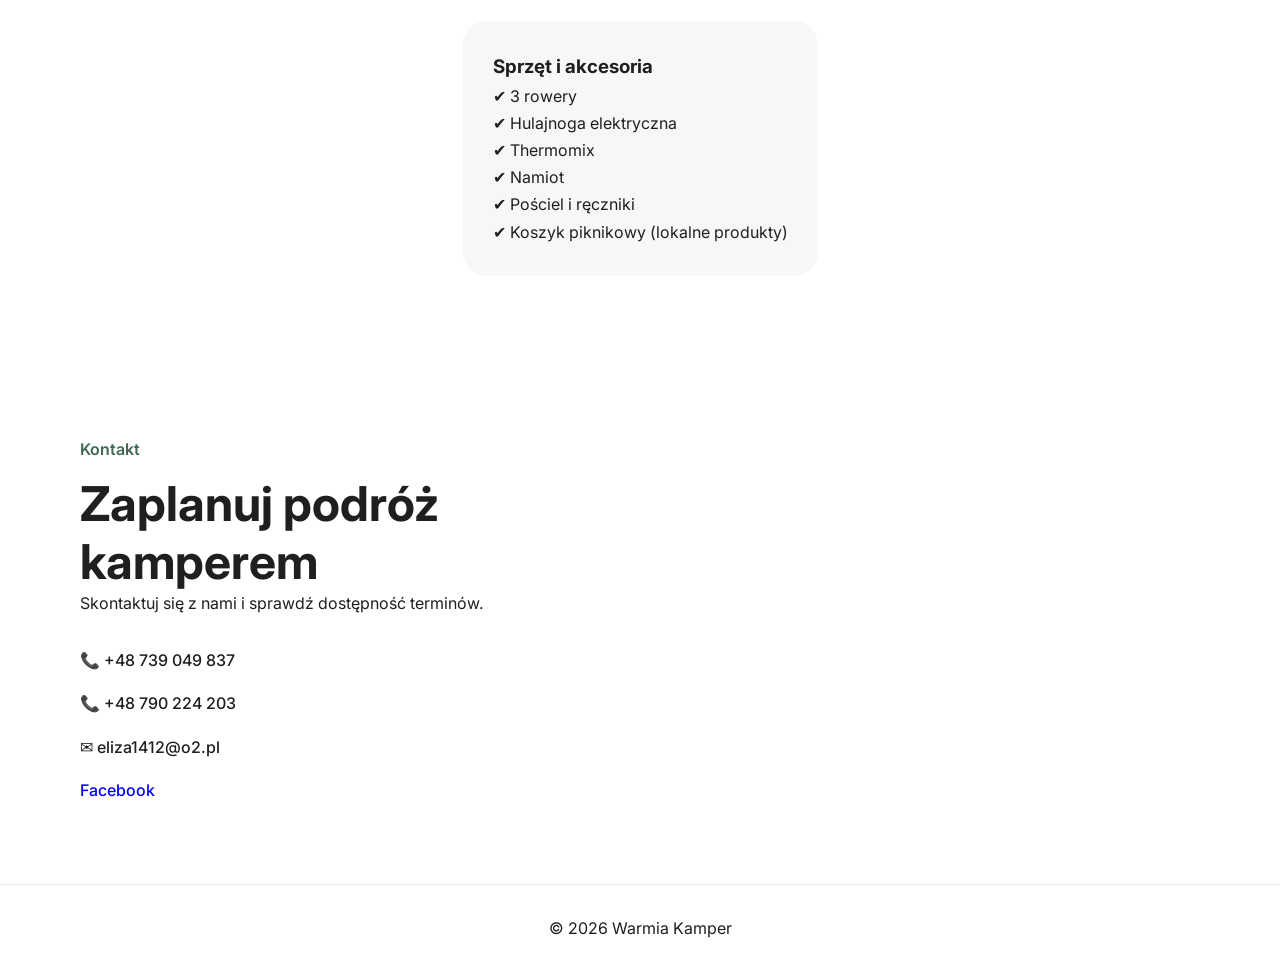
==== commit 989a6b3a: "Add files via upload" ====
--- a/warmia_kamper/index.html
+++ b/warmia_kamper/index.html
@@ -236,12 +236,11 @@
 
         <p>
           Rezerwacje odbywają się telefonicznie.
-          Już wkrótce dostępny będzie kalendarz dostępności.
-        </p>
-      </div>
-
-      <a href="tel:+48739049837" class="primary-btn">
-        Zadzwoń i zapytaj o termin
+        </p>
+      </div>
+
+      <a href="calendar.php" class="primary-btn">
+        Sprawdź dostępność
       </a>
 
     </div>
